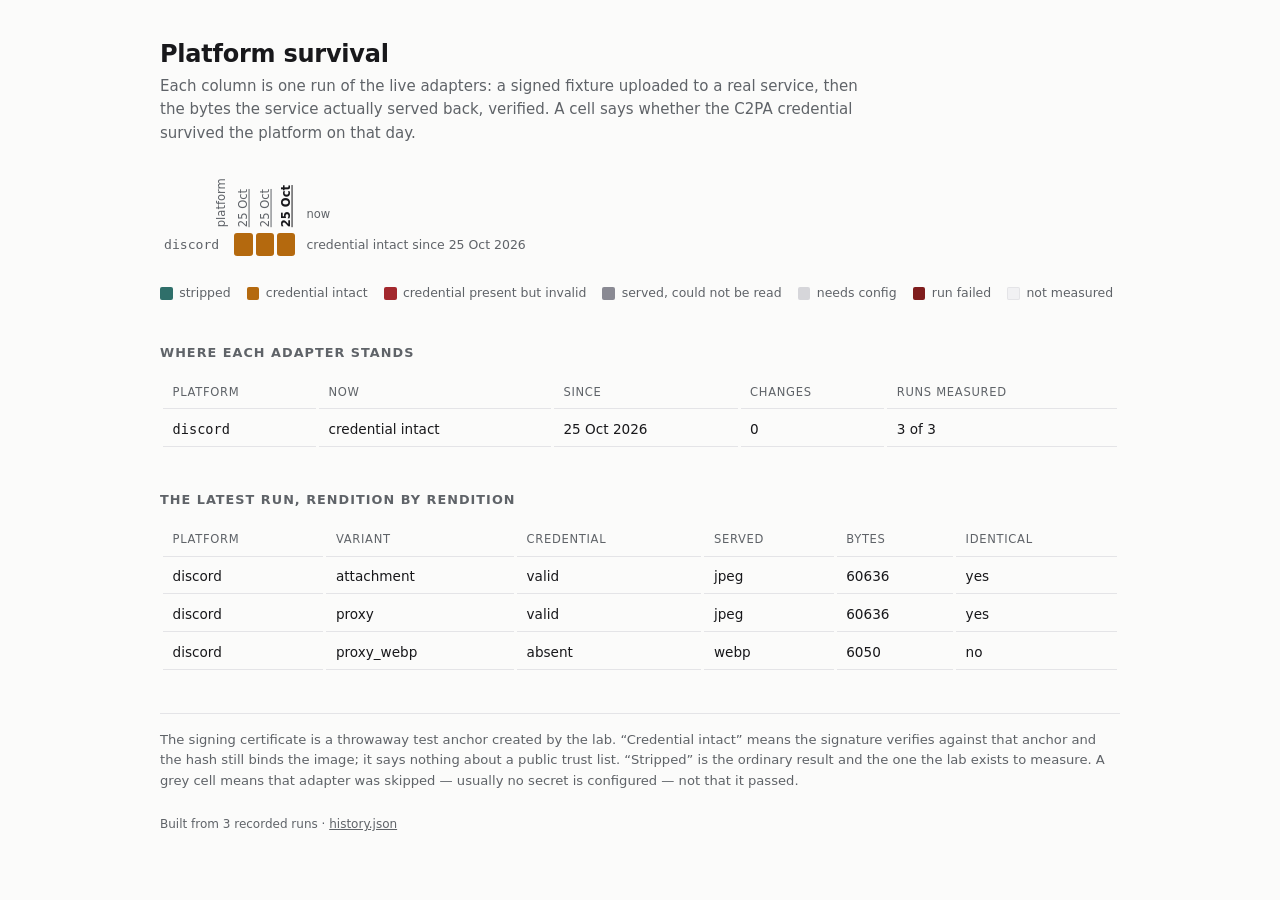
==== index.html @ 1eecd828 "platform report 40164667295" ====
<!doctype html>
<html lang="en">
<head>
<meta charset="utf-8">
<meta name="viewport" content="width=device-width, initial-scale=1">
<title>Platform survival</title>
<style>
:root{
  color-scheme: light dark;
  --bg:#fbfbfa; --fg:#18181b; --muted:#5f6368; --line:#e4e4e7;
  --valid:#b4690e; --invalid:#a3282d; --gone:#2f6f6a; --unavailable:#8a8a93;
  --unconfigured:#d6d6da; --failed:#7f1d1d; --none:#f1f1f3;
  --card:#ffffff;
}
@media (prefers-color-scheme: dark){
  :root{
    --bg:#121214; --fg:#e8e8ea; --muted:#a1a1aa; --line:#2a2a2f;
    --valid:#e0a04a; --invalid:#e06c72; --gone:#5fb3a8; --unavailable:#85858e;
    --unconfigured:#3f3f46; --failed:#b4545a; --none:#1b1b1f;
    --card:#18181b;
  }
}
*{box-sizing:border-box}
body{margin:0;padding:2.5rem 1.25rem 4rem;background:var(--bg);color:var(--fg);
  font:15px/1.55 ui-sans-serif,system-ui,-apple-system,"Segoe UI",sans-serif}
main{max-width:60rem;margin:0 auto}
h1{font-size:1.5rem;line-height:1.2;margin:0 0 .4rem;letter-spacing:-.01em}
h2{font-size:.8rem;text-transform:uppercase;letter-spacing:.08em;color:var(--muted);
  margin:2.5rem 0 .75rem;font-weight:600}
p{margin:0 0 .75rem}
.lede{color:var(--muted);max-width:44rem}
.scroll{overflow-x:auto;padding-bottom:.5rem}
table{border-collapse:separate;border-spacing:3px}
.matrix th{font-weight:500;font-size:.72rem;color:var(--muted)}
.matrix thead th{writing-mode:vertical-rl;transform:rotate(180deg);text-align:left;
  height:4.2rem;vertical-align:bottom;padding:0 0 .2rem;white-space:nowrap}
.matrix thead th.latest{color:var(--fg);font-weight:600}
.matrix thead th.nowhead{writing-mode:horizontal-tb;transform:none;height:auto;
  vertical-align:bottom;padding-left:.5rem;font-size:.72rem}
.matrix tbody th{text-align:left;padding-right:.75rem;white-space:nowrap;font-size:.85rem}
.matrix tbody th code{font-size:.82rem}
.cell{width:1.15rem;height:1.15rem;border-radius:3px;background:var(--none)}
td.cell{min-width:1.15rem}
.o-valid{background:var(--valid)} .o-invalid{background:var(--invalid)}
.o-gone{background:var(--gone)} .o-unavailable{background:var(--unavailable)}
.o-unconfigured{background:var(--unconfigured)}
.o-failed{background:var(--failed)} .o-unmeasured{background:var(--none);
  box-shadow:inset 0 0 0 1px var(--line)}
.now{font-size:.78rem;color:var(--muted);padding-left:.5rem;white-space:nowrap}
.legend{display:flex;flex-wrap:wrap;gap:.35rem 1rem;list-style:none;margin:1rem 0 0;
  padding:0;font-size:.78rem;color:var(--muted)}
.legend li{display:flex;align-items:center;gap:.4rem}
.legend .swatch{width:.8rem;height:.8rem;border-radius:2px;display:inline-block}
.summary{width:100%;font-size:.85rem}
.summary th,.summary td{text-align:left;padding:.4rem .6rem;border-bottom:1px solid var(--line)}
.summary th{font-weight:500;color:var(--muted);font-size:.72rem;text-transform:uppercase;
  letter-spacing:.06em}
.summary td:first-child{white-space:nowrap}
details{margin-top:1rem}
summary{cursor:pointer;color:var(--muted);font-size:.85rem}
.caveats{color:var(--muted);font-size:.82rem;margin-top:2.5rem;border-top:1px solid var(--line);
  padding-top:1rem}
footer{color:var(--muted);font-size:.75rem;margin-top:1.5rem}
a{color:inherit}
code{font-family:ui-monospace,SFMono-Regular,Menlo,monospace}
.sr-only{position:absolute;width:1px;height:1px;padding:0;margin:-1px;overflow:hidden;
  clip:rect(0 0 0 0);white-space:nowrap;border:0}
.empty{border:1px dashed var(--line);border-radius:8px;padding:2rem;text-align:center;
  color:var(--muted)}
</style>
<link rel="alternate" type="application/json" href="history.json">
</head>
<body>
<main>
<h1>Platform survival</h1>
<p class="lede">
Each column is one run of the live adapters: a signed fixture uploaded to a real service, then the bytes the service actually served back, verified. A cell says whether the C2PA credential survived the platform on that day.
</p>
<div class="scroll"><table class="matrix">
<caption class="sr-only">Credential outcome per platform over the last 3 of 3 runs, oldest first</caption>
<thead><tr><th scope="col"><span>platform</span></th>
<th scope="col"><span><a href="https://github.com/jonnymexican/new-idea2/actions/runs/40164171583">25 Oct</a></span></th>
<th scope="col"><span><a href="https://github.com/jonnymexican/new-idea2/actions/runs/40164518917">25 Oct</a></span></th>
<th scope="col" class="latest"><span><a href="https://github.com/jonnymexican/new-idea2/actions/runs/40164667295">25 Oct</a></span></th>
<th scope="col" class="nowhead">now</th></tr></thead><tbody>
<tr><th scope="row"><code>discord</code></th>
<td class="cell o-valid" title="discord · 25 Oct 2026 · credential intact (variants disagree)"><span class="sr-only">discord · 25 Oct 2026 · credential intact (variants disagree)</span></td>
<td class="cell o-valid" title="discord · 25 Oct 2026 · credential intact (variants disagree)"><span class="sr-only">discord · 25 Oct 2026 · credential intact (variants disagree)</span></td>
<td class="cell o-valid" title="discord · 25 Oct 2026 · credential intact (variants disagree)"><span class="sr-only">discord · 25 Oct 2026 · credential intact (variants disagree)</span></td>
<td class="now">credential intact since 25 Oct 2026</td>
</tr>
</tbody></table></div>
<ul class="legend">
<li><span class="swatch o-gone"></span>stripped</li>
<li><span class="swatch o-valid"></span>credential intact</li>
<li><span class="swatch o-invalid"></span>credential present but invalid</li>
<li><span class="swatch o-unavailable"></span>served, could not be read</li>
<li><span class="swatch o-unconfigured"></span>needs config</li>
<li><span class="swatch o-failed"></span>run failed</li>
<li><span class="swatch o-unmeasured"></span>not measured</li>
</ul>
<h2>Where each adapter stands</h2>
<table class="summary">
<thead><tr><th scope="col">platform</th><th scope="col">now</th><th scope="col">since</th><th scope="col">changes</th><th scope="col">runs measured</th></tr></thead><tbody>
<tr><td><code>discord</code></td><td>credential intact</td><td>25 Oct 2026</td><td>0</td><td>3 of 3</td></tr>
</tbody></table>
<h2>The latest run, rendition by rendition</h2>
<table class="summary">
<thead><tr><th scope="col">platform</th><th scope="col">variant</th><th scope="col">credential</th><th scope="col">served</th><th scope="col">bytes</th><th scope="col">identical</th></tr></thead><tbody>
<tr><td>discord</td><td>attachment</td><td>valid</td><td>jpeg</td><td>60636</td><td>yes</td></tr>
<tr><td>discord</td><td>proxy</td><td>valid</td><td>jpeg</td><td>60636</td><td>yes</td></tr>
<tr><td>discord</td><td>proxy_webp</td><td>absent</td><td>webp</td><td>6050</td><td>no</td></tr>
</tbody></table>
<p class="caveats">
The signing certificate is a throwaway test anchor created by the lab. &ldquo;Credential intact&rdquo; means the signature verifies against that anchor and the hash still binds the image; it says nothing about a public trust list. &ldquo;Stripped&rdquo; is the ordinary result and the one the lab exists to measure. A grey cell means that adapter was skipped — usually no secret is configured — not that it passed.
</p>
<footer>
Built from 3 recorded runs · <a href="history.json">history.json</a>
</footer>
</main>
</body>
</html>
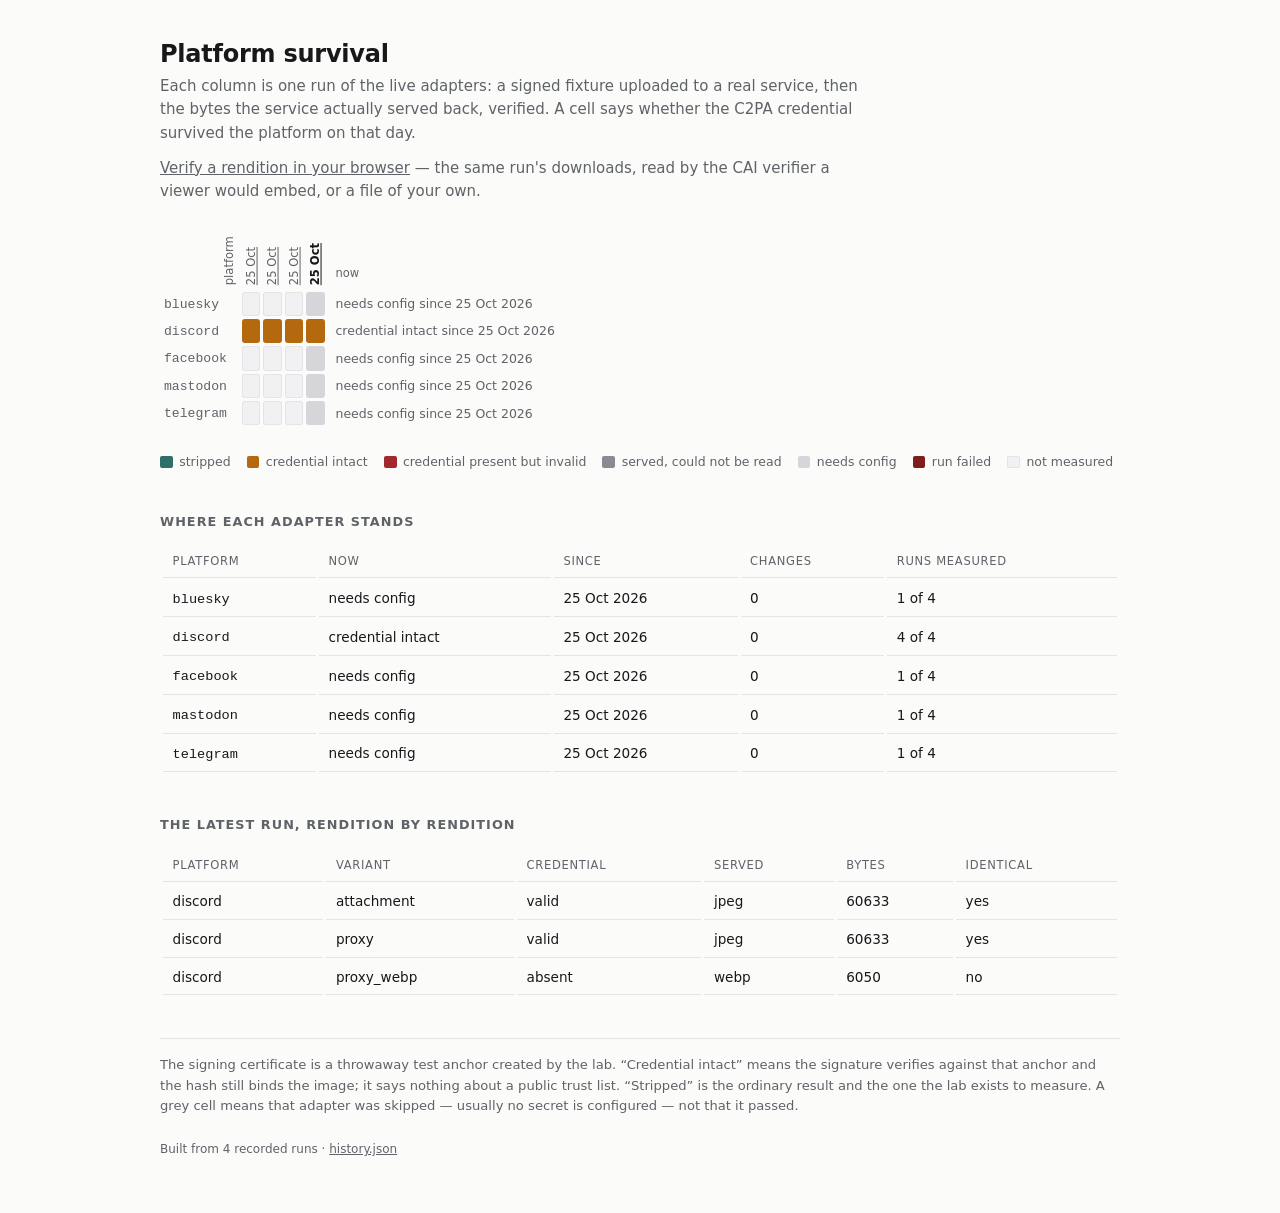
==== commit 683098c0: "platform report 40179456249" ====
--- a/index.html
+++ b/index.html
@@ -76,18 +76,51 @@
 <p class="lede">
 Each column is one run of the live adapters: a signed fixture uploaded to a real service, then the bytes the service actually served back, verified. A cell says whether the C2PA credential survived the platform on that day.
 </p>
+<p class="lede">
+<a href="verifier/">Verify a rendition in your browser</a> &mdash; the same run's downloads, read by the CAI verifier a viewer would embed, or a file of your own.
+</p>
 <div class="scroll"><table class="matrix">
-<caption class="sr-only">Credential outcome per platform over the last 3 of 3 runs, oldest first</caption>
+<caption class="sr-only">Credential outcome per platform over the last 4 of 4 runs, oldest first</caption>
 <thead><tr><th scope="col"><span>platform</span></th>
 <th scope="col"><span><a href="https://github.com/jonnymexican/new-idea2/actions/runs/40164171583">25 Oct</a></span></th>
 <th scope="col"><span><a href="https://github.com/jonnymexican/new-idea2/actions/runs/40164518917">25 Oct</a></span></th>
-<th scope="col" class="latest"><span><a href="https://github.com/jonnymexican/new-idea2/actions/runs/40164667295">25 Oct</a></span></th>
+<th scope="col"><span><a href="https://github.com/jonnymexican/new-idea2/actions/runs/40164667295">25 Oct</a></span></th>
+<th scope="col" class="latest"><span><a href="https://github.com/jonnymexican/new-idea2/actions/runs/40179456249">25 Oct</a></span></th>
 <th scope="col" class="nowhead">now</th></tr></thead><tbody>
+<tr><th scope="row"><code>bluesky</code></th>
+<td class="cell o-unmeasured" title="bluesky: not part of this run"></td>
+<td class="cell o-unmeasured" title="bluesky: not part of this run"></td>
+<td class="cell o-unmeasured" title="bluesky: not part of this run"></td>
+<td class="cell o-unconfigured" title="bluesky · 25 Oct 2026 · needs config: needs config: bluesky_handle, bluesky_app_password"><span class="sr-only">bluesky · 25 Oct 2026 · needs config: needs config: bluesky_handle, bluesky_app_password</span></td>
+<td class="now">needs config since 25 Oct 2026</td>
+</tr>
 <tr><th scope="row"><code>discord</code></th>
 <td class="cell o-valid" title="discord · 25 Oct 2026 · credential intact (variants disagree)"><span class="sr-only">discord · 25 Oct 2026 · credential intact (variants disagree)</span></td>
 <td class="cell o-valid" title="discord · 25 Oct 2026 · credential intact (variants disagree)"><span class="sr-only">discord · 25 Oct 2026 · credential intact (variants disagree)</span></td>
 <td class="cell o-valid" title="discord · 25 Oct 2026 · credential intact (variants disagree)"><span class="sr-only">discord · 25 Oct 2026 · credential intact (variants disagree)</span></td>
+<td class="cell o-valid" title="discord · 25 Oct 2026 · credential intact (variants disagree)"><span class="sr-only">discord · 25 Oct 2026 · credential intact (variants disagree)</span></td>
 <td class="now">credential intact since 25 Oct 2026</td>
+</tr>
+<tr><th scope="row"><code>facebook</code></th>
+<td class="cell o-unmeasured" title="facebook: not part of this run"></td>
+<td class="cell o-unmeasured" title="facebook: not part of this run"></td>
+<td class="cell o-unmeasured" title="facebook: not part of this run"></td>
+<td class="cell o-unconfigured" title="facebook · 25 Oct 2026 · needs config: needs config: facebook_page_id, facebook_token"><span class="sr-only">facebook · 25 Oct 2026 · needs config: needs config: facebook_page_id, facebook_token</span></td>
+<td class="now">needs config since 25 Oct 2026</td>
+</tr>
+<tr><th scope="row"><code>mastodon</code></th>
+<td class="cell o-unmeasured" title="mastodon: not part of this run"></td>
+<td class="cell o-unmeasured" title="mastodon: not part of this run"></td>
+<td class="cell o-unmeasured" title="mastodon: not part of this run"></td>
+<td class="cell o-unconfigured" title="mastodon · 25 Oct 2026 · needs config: needs config: mastodon_instance, mastodon_token"><span class="sr-only">mastodon · 25 Oct 2026 · needs config: needs config: mastodon_instance, mastodon_token</span></td>
+<td class="now">needs config since 25 Oct 2026</td>
+</tr>
+<tr><th scope="row"><code>telegram</code></th>
+<td class="cell o-unmeasured" title="telegram: not part of this run"></td>
+<td class="cell o-unmeasured" title="telegram: not part of this run"></td>
+<td class="cell o-unmeasured" title="telegram: not part of this run"></td>
+<td class="cell o-unconfigured" title="telegram · 25 Oct 2026 · needs config: needs config: telegram_bot_token, telegram_chat_id"><span class="sr-only">telegram · 25 Oct 2026 · needs config: needs config: telegram_bot_token, telegram_chat_id</span></td>
+<td class="now">needs config since 25 Oct 2026</td>
 </tr>
 </tbody></table></div>
 <ul class="legend">
@@ -102,20 +135,24 @@
 <h2>Where each adapter stands</h2>
 <table class="summary">
 <thead><tr><th scope="col">platform</th><th scope="col">now</th><th scope="col">since</th><th scope="col">changes</th><th scope="col">runs measured</th></tr></thead><tbody>
-<tr><td><code>discord</code></td><td>credential intact</td><td>25 Oct 2026</td><td>0</td><td>3 of 3</td></tr>
+<tr><td><code>bluesky</code></td><td>needs config</td><td>25 Oct 2026</td><td>0</td><td>1 of 4</td></tr>
+<tr><td><code>discord</code></td><td>credential intact</td><td>25 Oct 2026</td><td>0</td><td>4 of 4</td></tr>
+<tr><td><code>facebook</code></td><td>needs config</td><td>25 Oct 2026</td><td>0</td><td>1 of 4</td></tr>
+<tr><td><code>mastodon</code></td><td>needs config</td><td>25 Oct 2026</td><td>0</td><td>1 of 4</td></tr>
+<tr><td><code>telegram</code></td><td>needs config</td><td>25 Oct 2026</td><td>0</td><td>1 of 4</td></tr>
 </tbody></table>
 <h2>The latest run, rendition by rendition</h2>
 <table class="summary">
 <thead><tr><th scope="col">platform</th><th scope="col">variant</th><th scope="col">credential</th><th scope="col">served</th><th scope="col">bytes</th><th scope="col">identical</th></tr></thead><tbody>
-<tr><td>discord</td><td>attachment</td><td>valid</td><td>jpeg</td><td>60636</td><td>yes</td></tr>
-<tr><td>discord</td><td>proxy</td><td>valid</td><td>jpeg</td><td>60636</td><td>yes</td></tr>
+<tr><td>discord</td><td>attachment</td><td>valid</td><td>jpeg</td><td>60633</td><td>yes</td></tr>
+<tr><td>discord</td><td>proxy</td><td>valid</td><td>jpeg</td><td>60633</td><td>yes</td></tr>
 <tr><td>discord</td><td>proxy_webp</td><td>absent</td><td>webp</td><td>6050</td><td>no</td></tr>
 </tbody></table>
 <p class="caveats">
 The signing certificate is a throwaway test anchor created by the lab. &ldquo;Credential intact&rdquo; means the signature verifies against that anchor and the hash still binds the image; it says nothing about a public trust list. &ldquo;Stripped&rdquo; is the ordinary result and the one the lab exists to measure. A grey cell means that adapter was skipped — usually no secret is configured — not that it passed.
 </p>
 <footer>
-Built from 3 recorded runs · <a href="history.json">history.json</a>
+Built from 4 recorded runs · <a href="history.json">history.json</a>
 </footer>
 </main>
 </body>
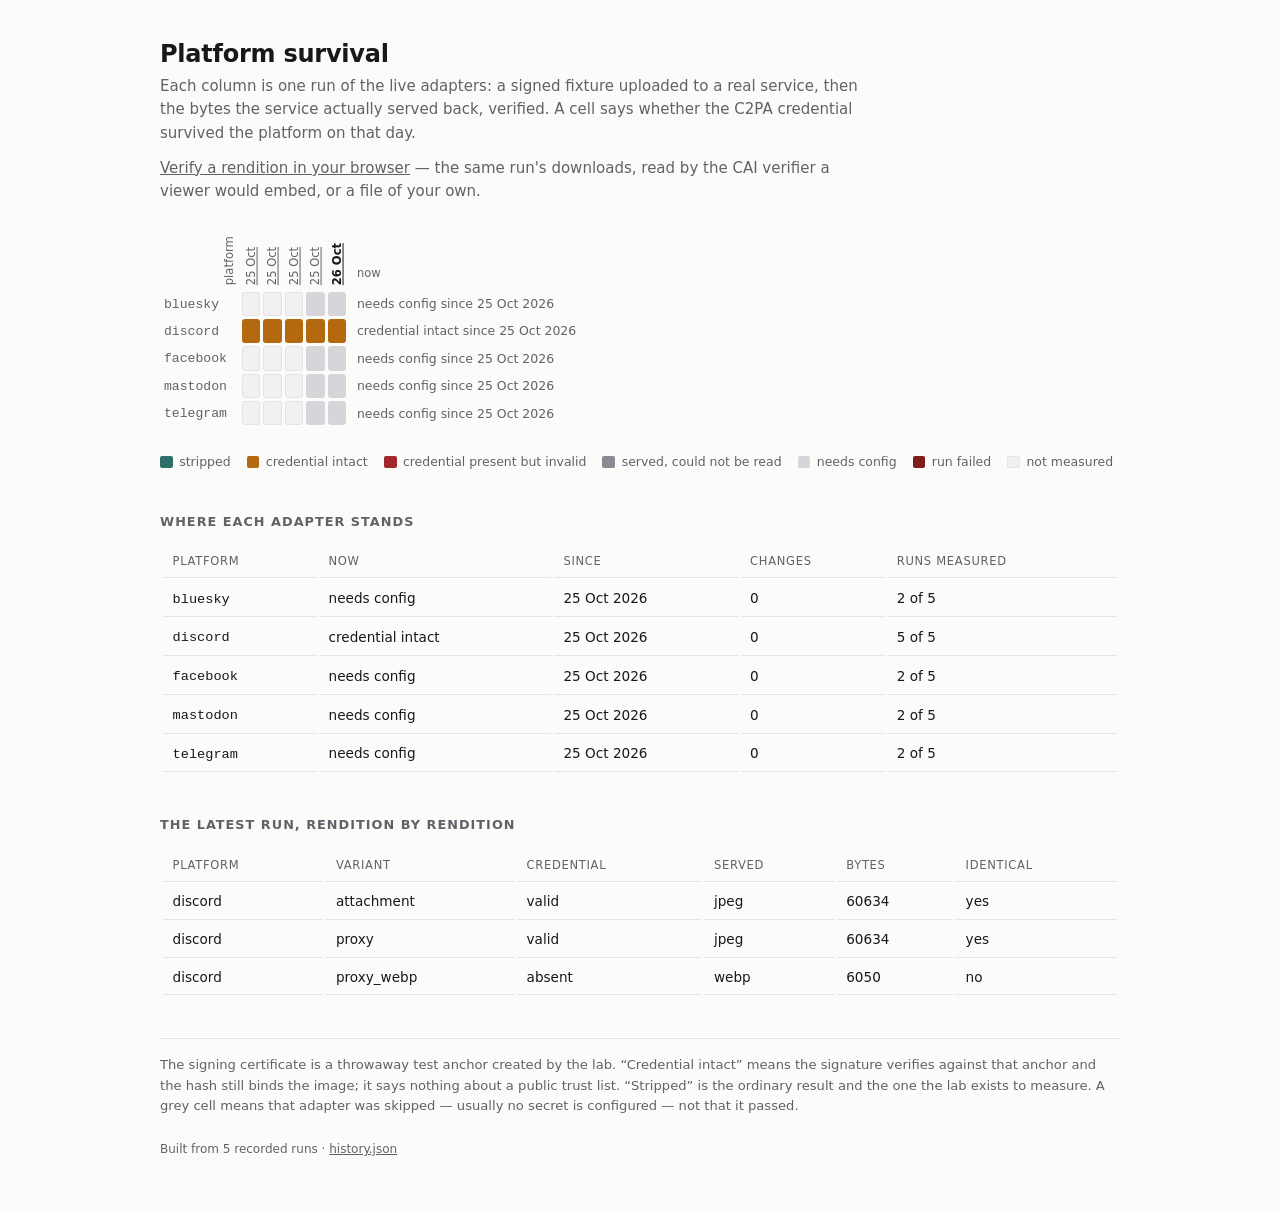
==== commit 094986c0: "platform report 40323112150" ====
--- a/index.html
+++ b/index.html
@@ -80,18 +80,20 @@
 <a href="verifier/">Verify a rendition in your browser</a> &mdash; the same run's downloads, read by the CAI verifier a viewer would embed, or a file of your own.
 </p>
 <div class="scroll"><table class="matrix">
-<caption class="sr-only">Credential outcome per platform over the last 4 of 4 runs, oldest first</caption>
+<caption class="sr-only">Credential outcome per platform over the last 5 of 5 runs, oldest first</caption>
 <thead><tr><th scope="col"><span>platform</span></th>
 <th scope="col"><span><a href="https://github.com/jonnymexican/new-idea2/actions/runs/40164171583">25 Oct</a></span></th>
 <th scope="col"><span><a href="https://github.com/jonnymexican/new-idea2/actions/runs/40164518917">25 Oct</a></span></th>
 <th scope="col"><span><a href="https://github.com/jonnymexican/new-idea2/actions/runs/40164667295">25 Oct</a></span></th>
-<th scope="col" class="latest"><span><a href="https://github.com/jonnymexican/new-idea2/actions/runs/40179456249">25 Oct</a></span></th>
+<th scope="col"><span><a href="https://github.com/jonnymexican/new-idea2/actions/runs/40179456249">25 Oct</a></span></th>
+<th scope="col" class="latest"><span><a href="https://github.com/jonnymexican/new-idea2/actions/runs/40323112150">26 Oct</a></span></th>
 <th scope="col" class="nowhead">now</th></tr></thead><tbody>
 <tr><th scope="row"><code>bluesky</code></th>
 <td class="cell o-unmeasured" title="bluesky: not part of this run"></td>
 <td class="cell o-unmeasured" title="bluesky: not part of this run"></td>
 <td class="cell o-unmeasured" title="bluesky: not part of this run"></td>
 <td class="cell o-unconfigured" title="bluesky · 25 Oct 2026 · needs config: needs config: bluesky_handle, bluesky_app_password"><span class="sr-only">bluesky · 25 Oct 2026 · needs config: needs config: bluesky_handle, bluesky_app_password</span></td>
+<td class="cell o-unconfigured" title="bluesky · 26 Oct 2026 · needs config: needs config: bluesky_handle, bluesky_app_password"><span class="sr-only">bluesky · 26 Oct 2026 · needs config: needs config: bluesky_handle, bluesky_app_password</span></td>
 <td class="now">needs config since 25 Oct 2026</td>
 </tr>
 <tr><th scope="row"><code>discord</code></th>
@@ -99,6 +101,7 @@
 <td class="cell o-valid" title="discord · 25 Oct 2026 · credential intact (variants disagree)"><span class="sr-only">discord · 25 Oct 2026 · credential intact (variants disagree)</span></td>
 <td class="cell o-valid" title="discord · 25 Oct 2026 · credential intact (variants disagree)"><span class="sr-only">discord · 25 Oct 2026 · credential intact (variants disagree)</span></td>
 <td class="cell o-valid" title="discord · 25 Oct 2026 · credential intact (variants disagree)"><span class="sr-only">discord · 25 Oct 2026 · credential intact (variants disagree)</span></td>
+<td class="cell o-valid" title="discord · 26 Oct 2026 · credential intact (variants disagree)"><span class="sr-only">discord · 26 Oct 2026 · credential intact (variants disagree)</span></td>
 <td class="now">credential intact since 25 Oct 2026</td>
 </tr>
 <tr><th scope="row"><code>facebook</code></th>
@@ -106,6 +109,7 @@
 <td class="cell o-unmeasured" title="facebook: not part of this run"></td>
 <td class="cell o-unmeasured" title="facebook: not part of this run"></td>
 <td class="cell o-unconfigured" title="facebook · 25 Oct 2026 · needs config: needs config: facebook_page_id, facebook_token"><span class="sr-only">facebook · 25 Oct 2026 · needs config: needs config: facebook_page_id, facebook_token</span></td>
+<td class="cell o-unconfigured" title="facebook · 26 Oct 2026 · needs config: needs config: facebook_page_id, facebook_token"><span class="sr-only">facebook · 26 Oct 2026 · needs config: needs config: facebook_page_id, facebook_token</span></td>
 <td class="now">needs config since 25 Oct 2026</td>
 </tr>
 <tr><th scope="row"><code>mastodon</code></th>
@@ -113,6 +117,7 @@
 <td class="cell o-unmeasured" title="mastodon: not part of this run"></td>
 <td class="cell o-unmeasured" title="mastodon: not part of this run"></td>
 <td class="cell o-unconfigured" title="mastodon · 25 Oct 2026 · needs config: needs config: mastodon_instance, mastodon_token"><span class="sr-only">mastodon · 25 Oct 2026 · needs config: needs config: mastodon_instance, mastodon_token</span></td>
+<td class="cell o-unconfigured" title="mastodon · 26 Oct 2026 · needs config: needs config: mastodon_instance, mastodon_token"><span class="sr-only">mastodon · 26 Oct 2026 · needs config: needs config: mastodon_instance, mastodon_token</span></td>
 <td class="now">needs config since 25 Oct 2026</td>
 </tr>
 <tr><th scope="row"><code>telegram</code></th>
@@ -120,6 +125,7 @@
 <td class="cell o-unmeasured" title="telegram: not part of this run"></td>
 <td class="cell o-unmeasured" title="telegram: not part of this run"></td>
 <td class="cell o-unconfigured" title="telegram · 25 Oct 2026 · needs config: needs config: telegram_bot_token, telegram_chat_id"><span class="sr-only">telegram · 25 Oct 2026 · needs config: needs config: telegram_bot_token, telegram_chat_id</span></td>
+<td class="cell o-unconfigured" title="telegram · 26 Oct 2026 · needs config: needs config: telegram_bot_token, telegram_chat_id"><span class="sr-only">telegram · 26 Oct 2026 · needs config: needs config: telegram_bot_token, telegram_chat_id</span></td>
 <td class="now">needs config since 25 Oct 2026</td>
 </tr>
 </tbody></table></div>
@@ -135,24 +141,24 @@
 <h2>Where each adapter stands</h2>
 <table class="summary">
 <thead><tr><th scope="col">platform</th><th scope="col">now</th><th scope="col">since</th><th scope="col">changes</th><th scope="col">runs measured</th></tr></thead><tbody>
-<tr><td><code>bluesky</code></td><td>needs config</td><td>25 Oct 2026</td><td>0</td><td>1 of 4</td></tr>
-<tr><td><code>discord</code></td><td>credential intact</td><td>25 Oct 2026</td><td>0</td><td>4 of 4</td></tr>
-<tr><td><code>facebook</code></td><td>needs config</td><td>25 Oct 2026</td><td>0</td><td>1 of 4</td></tr>
-<tr><td><code>mastodon</code></td><td>needs config</td><td>25 Oct 2026</td><td>0</td><td>1 of 4</td></tr>
-<tr><td><code>telegram</code></td><td>needs config</td><td>25 Oct 2026</td><td>0</td><td>1 of 4</td></tr>
+<tr><td><code>bluesky</code></td><td>needs config</td><td>25 Oct 2026</td><td>0</td><td>2 of 5</td></tr>
+<tr><td><code>discord</code></td><td>credential intact</td><td>25 Oct 2026</td><td>0</td><td>5 of 5</td></tr>
+<tr><td><code>facebook</code></td><td>needs config</td><td>25 Oct 2026</td><td>0</td><td>2 of 5</td></tr>
+<tr><td><code>mastodon</code></td><td>needs config</td><td>25 Oct 2026</td><td>0</td><td>2 of 5</td></tr>
+<tr><td><code>telegram</code></td><td>needs config</td><td>25 Oct 2026</td><td>0</td><td>2 of 5</td></tr>
 </tbody></table>
 <h2>The latest run, rendition by rendition</h2>
 <table class="summary">
 <thead><tr><th scope="col">platform</th><th scope="col">variant</th><th scope="col">credential</th><th scope="col">served</th><th scope="col">bytes</th><th scope="col">identical</th></tr></thead><tbody>
-<tr><td>discord</td><td>attachment</td><td>valid</td><td>jpeg</td><td>60633</td><td>yes</td></tr>
-<tr><td>discord</td><td>proxy</td><td>valid</td><td>jpeg</td><td>60633</td><td>yes</td></tr>
+<tr><td>discord</td><td>attachment</td><td>valid</td><td>jpeg</td><td>60634</td><td>yes</td></tr>
+<tr><td>discord</td><td>proxy</td><td>valid</td><td>jpeg</td><td>60634</td><td>yes</td></tr>
 <tr><td>discord</td><td>proxy_webp</td><td>absent</td><td>webp</td><td>6050</td><td>no</td></tr>
 </tbody></table>
 <p class="caveats">
 The signing certificate is a throwaway test anchor created by the lab. &ldquo;Credential intact&rdquo; means the signature verifies against that anchor and the hash still binds the image; it says nothing about a public trust list. &ldquo;Stripped&rdquo; is the ordinary result and the one the lab exists to measure. A grey cell means that adapter was skipped — usually no secret is configured — not that it passed.
 </p>
 <footer>
-Built from 4 recorded runs · <a href="history.json">history.json</a>
+Built from 5 recorded runs · <a href="history.json">history.json</a>
 </footer>
 </main>
 </body>
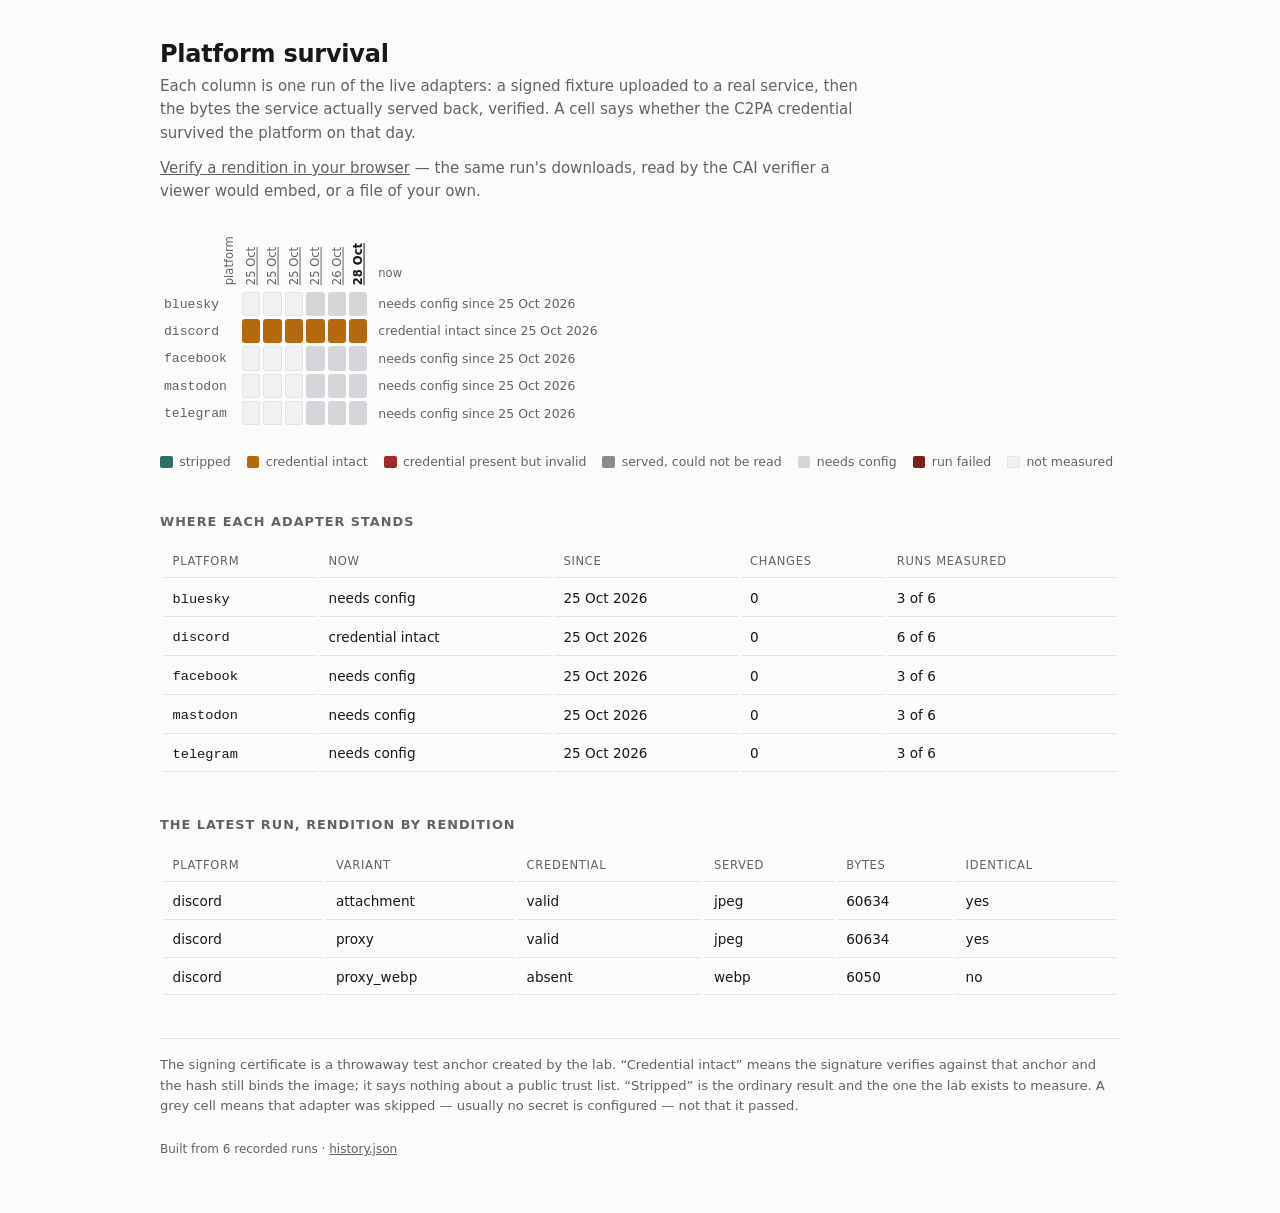
==== commit 269756ca: "platform report 40764473956" ====
--- a/index.html
+++ b/index.html
@@ -80,13 +80,14 @@
 <a href="verifier/">Verify a rendition in your browser</a> &mdash; the same run's downloads, read by the CAI verifier a viewer would embed, or a file of your own.
 </p>
 <div class="scroll"><table class="matrix">
-<caption class="sr-only">Credential outcome per platform over the last 5 of 5 runs, oldest first</caption>
+<caption class="sr-only">Credential outcome per platform over the last 6 of 6 runs, oldest first</caption>
 <thead><tr><th scope="col"><span>platform</span></th>
 <th scope="col"><span><a href="https://github.com/jonnymexican/new-idea2/actions/runs/40164171583">25 Oct</a></span></th>
 <th scope="col"><span><a href="https://github.com/jonnymexican/new-idea2/actions/runs/40164518917">25 Oct</a></span></th>
 <th scope="col"><span><a href="https://github.com/jonnymexican/new-idea2/actions/runs/40164667295">25 Oct</a></span></th>
 <th scope="col"><span><a href="https://github.com/jonnymexican/new-idea2/actions/runs/40179456249">25 Oct</a></span></th>
-<th scope="col" class="latest"><span><a href="https://github.com/jonnymexican/new-idea2/actions/runs/40323112150">26 Oct</a></span></th>
+<th scope="col"><span><a href="https://github.com/jonnymexican/new-idea2/actions/runs/40323112150">26 Oct</a></span></th>
+<th scope="col" class="latest"><span><a href="https://github.com/jonnymexican/new-idea2/actions/runs/40764473956">28 Oct</a></span></th>
 <th scope="col" class="nowhead">now</th></tr></thead><tbody>
 <tr><th scope="row"><code>bluesky</code></th>
 <td class="cell o-unmeasured" title="bluesky: not part of this run"></td>
@@ -94,6 +95,7 @@
 <td class="cell o-unmeasured" title="bluesky: not part of this run"></td>
 <td class="cell o-unconfigured" title="bluesky · 25 Oct 2026 · needs config: needs config: bluesky_handle, bluesky_app_password"><span class="sr-only">bluesky · 25 Oct 2026 · needs config: needs config: bluesky_handle, bluesky_app_password</span></td>
 <td class="cell o-unconfigured" title="bluesky · 26 Oct 2026 · needs config: needs config: bluesky_handle, bluesky_app_password"><span class="sr-only">bluesky · 26 Oct 2026 · needs config: needs config: bluesky_handle, bluesky_app_password</span></td>
+<td class="cell o-unconfigured" title="bluesky · 28 Oct 2026 · needs config: needs config: bluesky_handle, bluesky_app_password"><span class="sr-only">bluesky · 28 Oct 2026 · needs config: needs config: bluesky_handle, bluesky_app_password</span></td>
 <td class="now">needs config since 25 Oct 2026</td>
 </tr>
 <tr><th scope="row"><code>discord</code></th>
@@ -102,6 +104,7 @@
 <td class="cell o-valid" title="discord · 25 Oct 2026 · credential intact (variants disagree)"><span class="sr-only">discord · 25 Oct 2026 · credential intact (variants disagree)</span></td>
 <td class="cell o-valid" title="discord · 25 Oct 2026 · credential intact (variants disagree)"><span class="sr-only">discord · 25 Oct 2026 · credential intact (variants disagree)</span></td>
 <td class="cell o-valid" title="discord · 26 Oct 2026 · credential intact (variants disagree)"><span class="sr-only">discord · 26 Oct 2026 · credential intact (variants disagree)</span></td>
+<td class="cell o-valid" title="discord · 28 Oct 2026 · credential intact (variants disagree)"><span class="sr-only">discord · 28 Oct 2026 · credential intact (variants disagree)</span></td>
 <td class="now">credential intact since 25 Oct 2026</td>
 </tr>
 <tr><th scope="row"><code>facebook</code></th>
@@ -110,6 +113,7 @@
 <td class="cell o-unmeasured" title="facebook: not part of this run"></td>
 <td class="cell o-unconfigured" title="facebook · 25 Oct 2026 · needs config: needs config: facebook_page_id, facebook_token"><span class="sr-only">facebook · 25 Oct 2026 · needs config: needs config: facebook_page_id, facebook_token</span></td>
 <td class="cell o-unconfigured" title="facebook · 26 Oct 2026 · needs config: needs config: facebook_page_id, facebook_token"><span class="sr-only">facebook · 26 Oct 2026 · needs config: needs config: facebook_page_id, facebook_token</span></td>
+<td class="cell o-unconfigured" title="facebook · 28 Oct 2026 · needs config: needs config: facebook_page_id, facebook_token"><span class="sr-only">facebook · 28 Oct 2026 · needs config: needs config: facebook_page_id, facebook_token</span></td>
 <td class="now">needs config since 25 Oct 2026</td>
 </tr>
 <tr><th scope="row"><code>mastodon</code></th>
@@ -118,6 +122,7 @@
 <td class="cell o-unmeasured" title="mastodon: not part of this run"></td>
 <td class="cell o-unconfigured" title="mastodon · 25 Oct 2026 · needs config: needs config: mastodon_instance, mastodon_token"><span class="sr-only">mastodon · 25 Oct 2026 · needs config: needs config: mastodon_instance, mastodon_token</span></td>
 <td class="cell o-unconfigured" title="mastodon · 26 Oct 2026 · needs config: needs config: mastodon_instance, mastodon_token"><span class="sr-only">mastodon · 26 Oct 2026 · needs config: needs config: mastodon_instance, mastodon_token</span></td>
+<td class="cell o-unconfigured" title="mastodon · 28 Oct 2026 · needs config: needs config: mastodon_instance, mastodon_token"><span class="sr-only">mastodon · 28 Oct 2026 · needs config: needs config: mastodon_instance, mastodon_token</span></td>
 <td class="now">needs config since 25 Oct 2026</td>
 </tr>
 <tr><th scope="row"><code>telegram</code></th>
@@ -126,6 +131,7 @@
 <td class="cell o-unmeasured" title="telegram: not part of this run"></td>
 <td class="cell o-unconfigured" title="telegram · 25 Oct 2026 · needs config: needs config: telegram_bot_token, telegram_chat_id"><span class="sr-only">telegram · 25 Oct 2026 · needs config: needs config: telegram_bot_token, telegram_chat_id</span></td>
 <td class="cell o-unconfigured" title="telegram · 26 Oct 2026 · needs config: needs config: telegram_bot_token, telegram_chat_id"><span class="sr-only">telegram · 26 Oct 2026 · needs config: needs config: telegram_bot_token, telegram_chat_id</span></td>
+<td class="cell o-unconfigured" title="telegram · 28 Oct 2026 · needs config: needs config: telegram_bot_token, telegram_chat_id"><span class="sr-only">telegram · 28 Oct 2026 · needs config: needs config: telegram_bot_token, telegram_chat_id</span></td>
 <td class="now">needs config since 25 Oct 2026</td>
 </tr>
 </tbody></table></div>
@@ -141,11 +147,11 @@
 <h2>Where each adapter stands</h2>
 <table class="summary">
 <thead><tr><th scope="col">platform</th><th scope="col">now</th><th scope="col">since</th><th scope="col">changes</th><th scope="col">runs measured</th></tr></thead><tbody>
-<tr><td><code>bluesky</code></td><td>needs config</td><td>25 Oct 2026</td><td>0</td><td>2 of 5</td></tr>
-<tr><td><code>discord</code></td><td>credential intact</td><td>25 Oct 2026</td><td>0</td><td>5 of 5</td></tr>
-<tr><td><code>facebook</code></td><td>needs config</td><td>25 Oct 2026</td><td>0</td><td>2 of 5</td></tr>
-<tr><td><code>mastodon</code></td><td>needs config</td><td>25 Oct 2026</td><td>0</td><td>2 of 5</td></tr>
-<tr><td><code>telegram</code></td><td>needs config</td><td>25 Oct 2026</td><td>0</td><td>2 of 5</td></tr>
+<tr><td><code>bluesky</code></td><td>needs config</td><td>25 Oct 2026</td><td>0</td><td>3 of 6</td></tr>
+<tr><td><code>discord</code></td><td>credential intact</td><td>25 Oct 2026</td><td>0</td><td>6 of 6</td></tr>
+<tr><td><code>facebook</code></td><td>needs config</td><td>25 Oct 2026</td><td>0</td><td>3 of 6</td></tr>
+<tr><td><code>mastodon</code></td><td>needs config</td><td>25 Oct 2026</td><td>0</td><td>3 of 6</td></tr>
+<tr><td><code>telegram</code></td><td>needs config</td><td>25 Oct 2026</td><td>0</td><td>3 of 6</td></tr>
 </tbody></table>
 <h2>The latest run, rendition by rendition</h2>
 <table class="summary">
@@ -158,7 +164,7 @@
 The signing certificate is a throwaway test anchor created by the lab. &ldquo;Credential intact&rdquo; means the signature verifies against that anchor and the hash still binds the image; it says nothing about a public trust list. &ldquo;Stripped&rdquo; is the ordinary result and the one the lab exists to measure. A grey cell means that adapter was skipped — usually no secret is configured — not that it passed.
 </p>
 <footer>
-Built from 5 recorded runs · <a href="history.json">history.json</a>
+Built from 6 recorded runs · <a href="history.json">history.json</a>
 </footer>
 </main>
 </body>
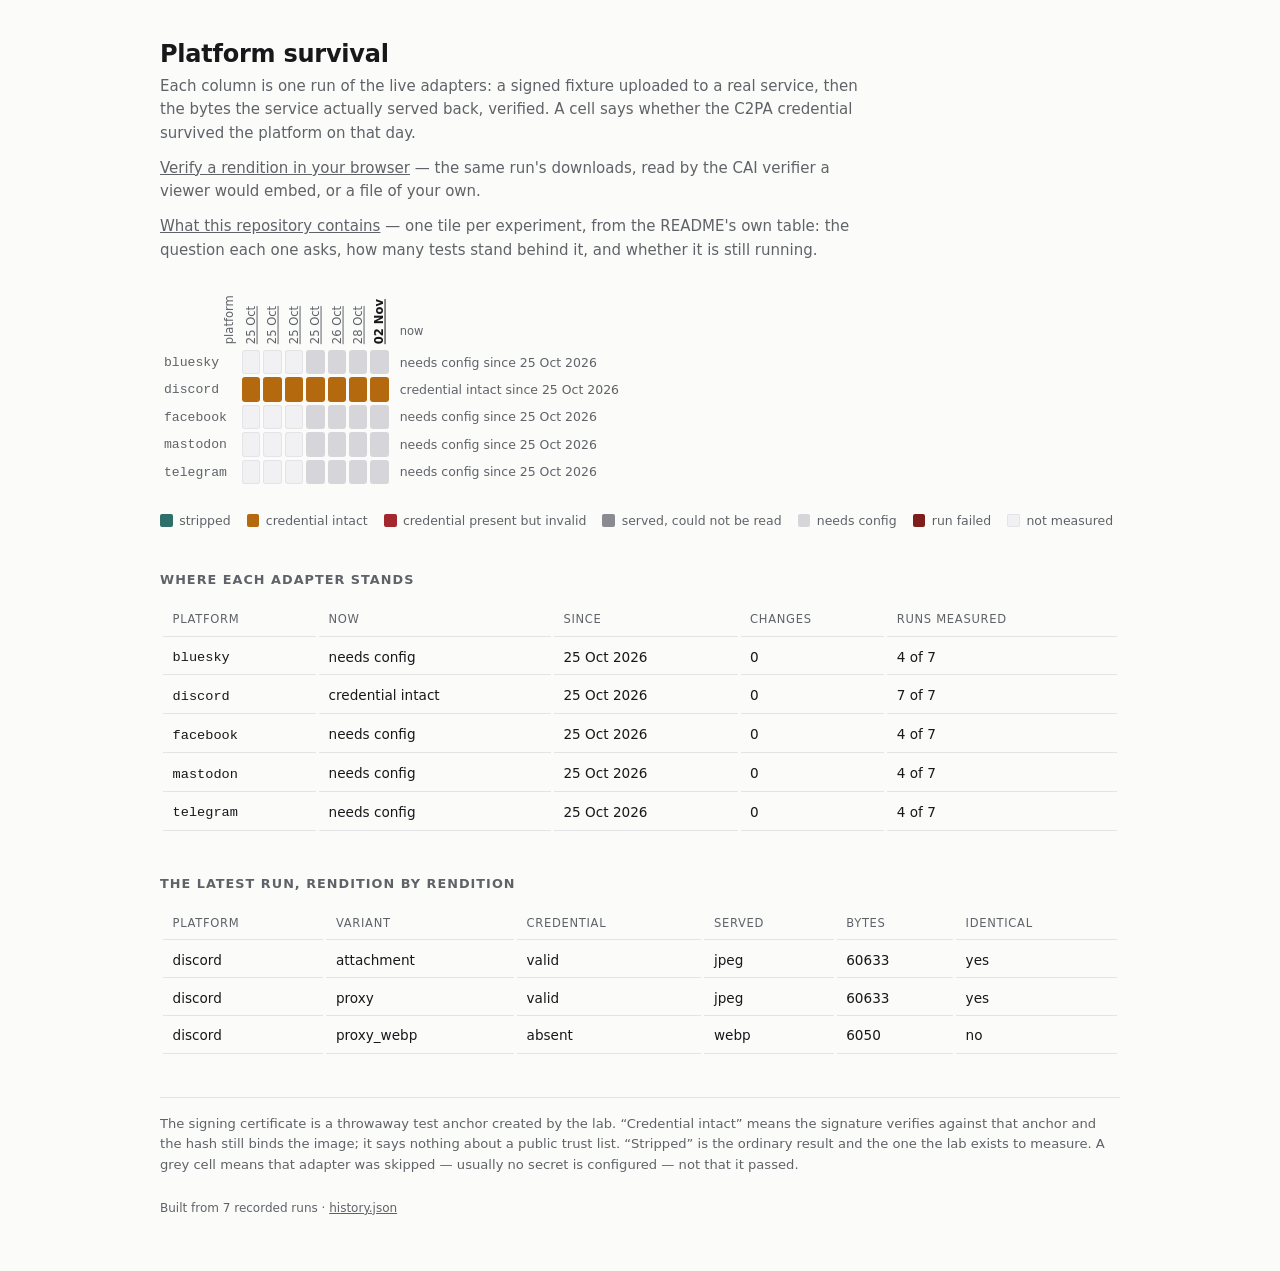
==== commit 5e6fcfd1: "platform report 41468488979" ====
--- a/index.html
+++ b/index.html
@@ -79,15 +79,19 @@
 <p class="lede">
 <a href="verifier/">Verify a rendition in your browser</a> &mdash; the same run's downloads, read by the CAI verifier a viewer would embed, or a file of your own.
 </p>
+<p class="lede">
+<a href="bench-map.html">What this repository contains</a> &mdash; one tile per experiment, from the README's own table: the question each one asks, how many tests stand behind it, and whether it is still running.
+</p>
 <div class="scroll"><table class="matrix">
-<caption class="sr-only">Credential outcome per platform over the last 6 of 6 runs, oldest first</caption>
+<caption class="sr-only">Credential outcome per platform over the last 7 of 7 runs, oldest first</caption>
 <thead><tr><th scope="col"><span>platform</span></th>
 <th scope="col"><span><a href="https://github.com/jonnymexican/new-idea2/actions/runs/40164171583">25 Oct</a></span></th>
 <th scope="col"><span><a href="https://github.com/jonnymexican/new-idea2/actions/runs/40164518917">25 Oct</a></span></th>
 <th scope="col"><span><a href="https://github.com/jonnymexican/new-idea2/actions/runs/40164667295">25 Oct</a></span></th>
 <th scope="col"><span><a href="https://github.com/jonnymexican/new-idea2/actions/runs/40179456249">25 Oct</a></span></th>
 <th scope="col"><span><a href="https://github.com/jonnymexican/new-idea2/actions/runs/40323112150">26 Oct</a></span></th>
-<th scope="col" class="latest"><span><a href="https://github.com/jonnymexican/new-idea2/actions/runs/40764473956">28 Oct</a></span></th>
+<th scope="col"><span><a href="https://github.com/jonnymexican/new-idea2/actions/runs/40764473956">28 Oct</a></span></th>
+<th scope="col" class="latest"><span><a href="https://github.com/jonnymexican/new-idea2/actions/runs/41468488979">02 Nov</a></span></th>
 <th scope="col" class="nowhead">now</th></tr></thead><tbody>
 <tr><th scope="row"><code>bluesky</code></th>
 <td class="cell o-unmeasured" title="bluesky: not part of this run"></td>
@@ -96,6 +100,7 @@
 <td class="cell o-unconfigured" title="bluesky · 25 Oct 2026 · needs config: needs config: bluesky_handle, bluesky_app_password"><span class="sr-only">bluesky · 25 Oct 2026 · needs config: needs config: bluesky_handle, bluesky_app_password</span></td>
 <td class="cell o-unconfigured" title="bluesky · 26 Oct 2026 · needs config: needs config: bluesky_handle, bluesky_app_password"><span class="sr-only">bluesky · 26 Oct 2026 · needs config: needs config: bluesky_handle, bluesky_app_password</span></td>
 <td class="cell o-unconfigured" title="bluesky · 28 Oct 2026 · needs config: needs config: bluesky_handle, bluesky_app_password"><span class="sr-only">bluesky · 28 Oct 2026 · needs config: needs config: bluesky_handle, bluesky_app_password</span></td>
+<td class="cell o-unconfigured" title="bluesky · 02 Nov 2026 · needs config: needs config: bluesky_handle, bluesky_app_password"><span class="sr-only">bluesky · 02 Nov 2026 · needs config: needs config: bluesky_handle, bluesky_app_password</span></td>
 <td class="now">needs config since 25 Oct 2026</td>
 </tr>
 <tr><th scope="row"><code>discord</code></th>
@@ -105,6 +110,7 @@
 <td class="cell o-valid" title="discord · 25 Oct 2026 · credential intact (variants disagree)"><span class="sr-only">discord · 25 Oct 2026 · credential intact (variants disagree)</span></td>
 <td class="cell o-valid" title="discord · 26 Oct 2026 · credential intact (variants disagree)"><span class="sr-only">discord · 26 Oct 2026 · credential intact (variants disagree)</span></td>
 <td class="cell o-valid" title="discord · 28 Oct 2026 · credential intact (variants disagree)"><span class="sr-only">discord · 28 Oct 2026 · credential intact (variants disagree)</span></td>
+<td class="cell o-valid" title="discord · 02 Nov 2026 · credential intact (variants disagree)"><span class="sr-only">discord · 02 Nov 2026 · credential intact (variants disagree)</span></td>
 <td class="now">credential intact since 25 Oct 2026</td>
 </tr>
 <tr><th scope="row"><code>facebook</code></th>
@@ -114,6 +120,7 @@
 <td class="cell o-unconfigured" title="facebook · 25 Oct 2026 · needs config: needs config: facebook_page_id, facebook_token"><span class="sr-only">facebook · 25 Oct 2026 · needs config: needs config: facebook_page_id, facebook_token</span></td>
 <td class="cell o-unconfigured" title="facebook · 26 Oct 2026 · needs config: needs config: facebook_page_id, facebook_token"><span class="sr-only">facebook · 26 Oct 2026 · needs config: needs config: facebook_page_id, facebook_token</span></td>
 <td class="cell o-unconfigured" title="facebook · 28 Oct 2026 · needs config: needs config: facebook_page_id, facebook_token"><span class="sr-only">facebook · 28 Oct 2026 · needs config: needs config: facebook_page_id, facebook_token</span></td>
+<td class="cell o-unconfigured" title="facebook · 02 Nov 2026 · needs config: needs config: facebook_page_id, facebook_token"><span class="sr-only">facebook · 02 Nov 2026 · needs config: needs config: facebook_page_id, facebook_token</span></td>
 <td class="now">needs config since 25 Oct 2026</td>
 </tr>
 <tr><th scope="row"><code>mastodon</code></th>
@@ -123,6 +130,7 @@
 <td class="cell o-unconfigured" title="mastodon · 25 Oct 2026 · needs config: needs config: mastodon_instance, mastodon_token"><span class="sr-only">mastodon · 25 Oct 2026 · needs config: needs config: mastodon_instance, mastodon_token</span></td>
 <td class="cell o-unconfigured" title="mastodon · 26 Oct 2026 · needs config: needs config: mastodon_instance, mastodon_token"><span class="sr-only">mastodon · 26 Oct 2026 · needs config: needs config: mastodon_instance, mastodon_token</span></td>
 <td class="cell o-unconfigured" title="mastodon · 28 Oct 2026 · needs config: needs config: mastodon_instance, mastodon_token"><span class="sr-only">mastodon · 28 Oct 2026 · needs config: needs config: mastodon_instance, mastodon_token</span></td>
+<td class="cell o-unconfigured" title="mastodon · 02 Nov 2026 · needs config: needs config: mastodon_instance, mastodon_token"><span class="sr-only">mastodon · 02 Nov 2026 · needs config: needs config: mastodon_instance, mastodon_token</span></td>
 <td class="now">needs config since 25 Oct 2026</td>
 </tr>
 <tr><th scope="row"><code>telegram</code></th>
@@ -132,6 +140,7 @@
 <td class="cell o-unconfigured" title="telegram · 25 Oct 2026 · needs config: needs config: telegram_bot_token, telegram_chat_id"><span class="sr-only">telegram · 25 Oct 2026 · needs config: needs config: telegram_bot_token, telegram_chat_id</span></td>
 <td class="cell o-unconfigured" title="telegram · 26 Oct 2026 · needs config: needs config: telegram_bot_token, telegram_chat_id"><span class="sr-only">telegram · 26 Oct 2026 · needs config: needs config: telegram_bot_token, telegram_chat_id</span></td>
 <td class="cell o-unconfigured" title="telegram · 28 Oct 2026 · needs config: needs config: telegram_bot_token, telegram_chat_id"><span class="sr-only">telegram · 28 Oct 2026 · needs config: needs config: telegram_bot_token, telegram_chat_id</span></td>
+<td class="cell o-unconfigured" title="telegram · 02 Nov 2026 · needs config: needs config: telegram_bot_token, telegram_chat_id"><span class="sr-only">telegram · 02 Nov 2026 · needs config: needs config: telegram_bot_token, telegram_chat_id</span></td>
 <td class="now">needs config since 25 Oct 2026</td>
 </tr>
 </tbody></table></div>
@@ -147,24 +156,24 @@
 <h2>Where each adapter stands</h2>
 <table class="summary">
 <thead><tr><th scope="col">platform</th><th scope="col">now</th><th scope="col">since</th><th scope="col">changes</th><th scope="col">runs measured</th></tr></thead><tbody>
-<tr><td><code>bluesky</code></td><td>needs config</td><td>25 Oct 2026</td><td>0</td><td>3 of 6</td></tr>
-<tr><td><code>discord</code></td><td>credential intact</td><td>25 Oct 2026</td><td>0</td><td>6 of 6</td></tr>
-<tr><td><code>facebook</code></td><td>needs config</td><td>25 Oct 2026</td><td>0</td><td>3 of 6</td></tr>
-<tr><td><code>mastodon</code></td><td>needs config</td><td>25 Oct 2026</td><td>0</td><td>3 of 6</td></tr>
-<tr><td><code>telegram</code></td><td>needs config</td><td>25 Oct 2026</td><td>0</td><td>3 of 6</td></tr>
+<tr><td><code>bluesky</code></td><td>needs config</td><td>25 Oct 2026</td><td>0</td><td>4 of 7</td></tr>
+<tr><td><code>discord</code></td><td>credential intact</td><td>25 Oct 2026</td><td>0</td><td>7 of 7</td></tr>
+<tr><td><code>facebook</code></td><td>needs config</td><td>25 Oct 2026</td><td>0</td><td>4 of 7</td></tr>
+<tr><td><code>mastodon</code></td><td>needs config</td><td>25 Oct 2026</td><td>0</td><td>4 of 7</td></tr>
+<tr><td><code>telegram</code></td><td>needs config</td><td>25 Oct 2026</td><td>0</td><td>4 of 7</td></tr>
 </tbody></table>
 <h2>The latest run, rendition by rendition</h2>
 <table class="summary">
 <thead><tr><th scope="col">platform</th><th scope="col">variant</th><th scope="col">credential</th><th scope="col">served</th><th scope="col">bytes</th><th scope="col">identical</th></tr></thead><tbody>
-<tr><td>discord</td><td>attachment</td><td>valid</td><td>jpeg</td><td>60634</td><td>yes</td></tr>
-<tr><td>discord</td><td>proxy</td><td>valid</td><td>jpeg</td><td>60634</td><td>yes</td></tr>
+<tr><td>discord</td><td>attachment</td><td>valid</td><td>jpeg</td><td>60633</td><td>yes</td></tr>
+<tr><td>discord</td><td>proxy</td><td>valid</td><td>jpeg</td><td>60633</td><td>yes</td></tr>
 <tr><td>discord</td><td>proxy_webp</td><td>absent</td><td>webp</td><td>6050</td><td>no</td></tr>
 </tbody></table>
 <p class="caveats">
 The signing certificate is a throwaway test anchor created by the lab. &ldquo;Credential intact&rdquo; means the signature verifies against that anchor and the hash still binds the image; it says nothing about a public trust list. &ldquo;Stripped&rdquo; is the ordinary result and the one the lab exists to measure. A grey cell means that adapter was skipped — usually no secret is configured — not that it passed.
 </p>
 <footer>
-Built from 6 recorded runs · <a href="history.json">history.json</a>
+Built from 7 recorded runs · <a href="history.json">history.json</a>
 </footer>
 </main>
 </body>
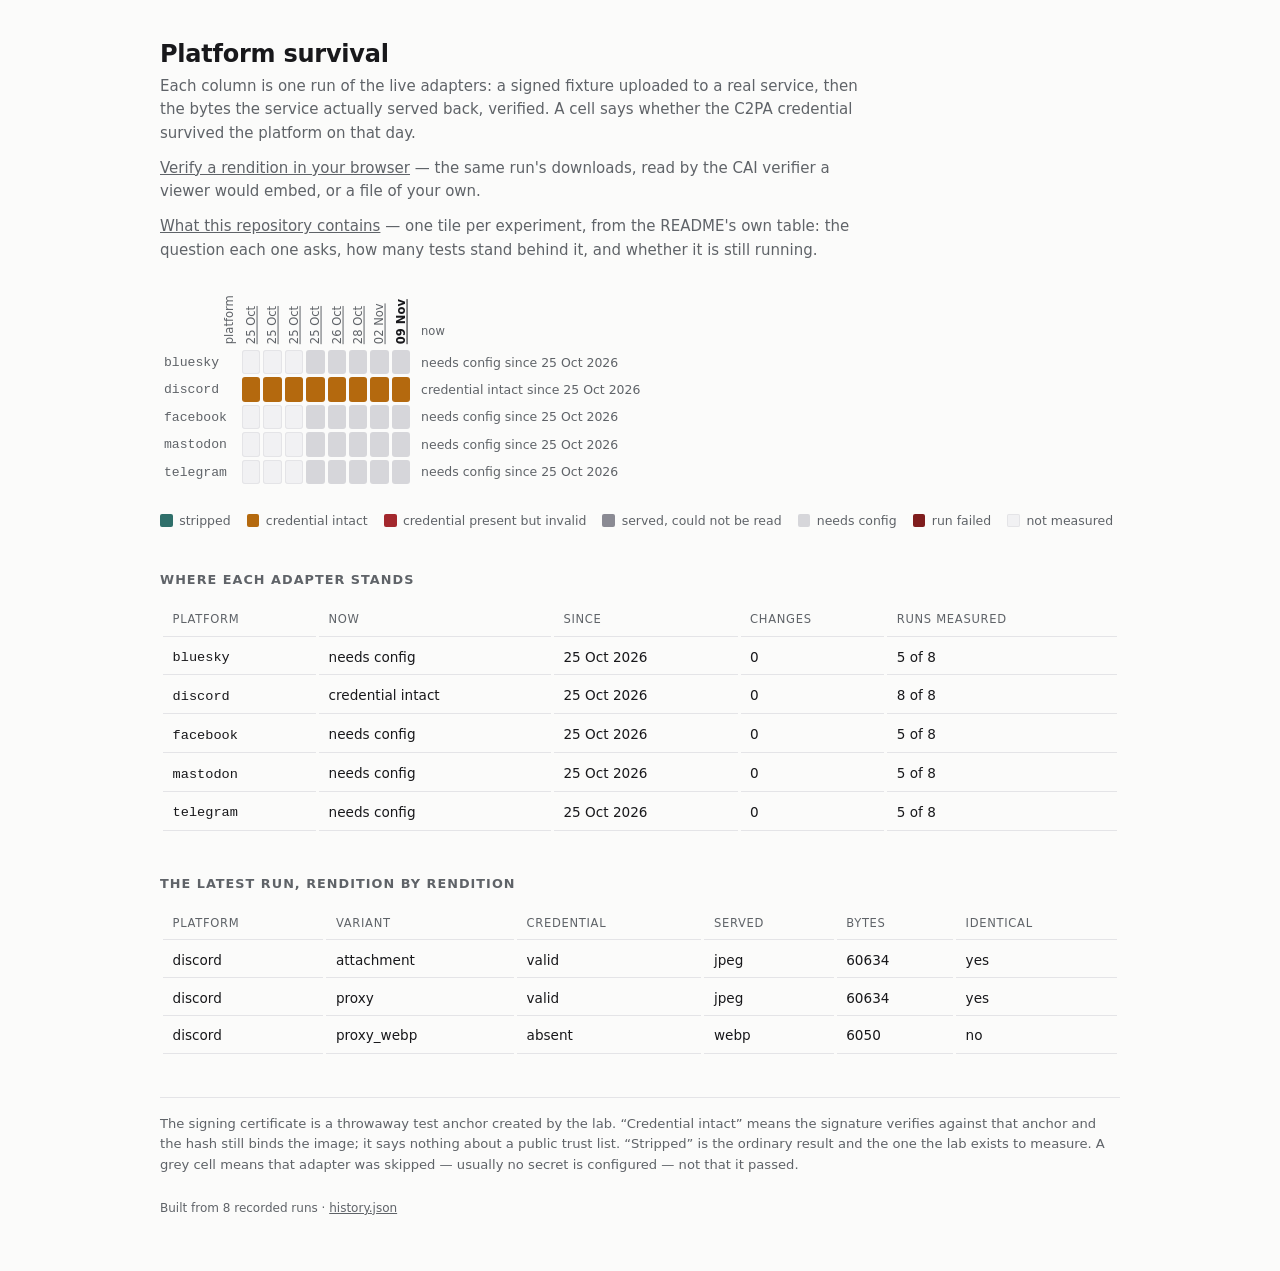
==== commit cedc2719: "platform report 42646667123" ====
--- a/index.html
+++ b/index.html
@@ -83,7 +83,7 @@
 <a href="bench-map.html">What this repository contains</a> &mdash; one tile per experiment, from the README's own table: the question each one asks, how many tests stand behind it, and whether it is still running.
 </p>
 <div class="scroll"><table class="matrix">
-<caption class="sr-only">Credential outcome per platform over the last 7 of 7 runs, oldest first</caption>
+<caption class="sr-only">Credential outcome per platform over the last 8 of 8 runs, oldest first</caption>
 <thead><tr><th scope="col"><span>platform</span></th>
 <th scope="col"><span><a href="https://github.com/jonnymexican/new-idea2/actions/runs/40164171583">25 Oct</a></span></th>
 <th scope="col"><span><a href="https://github.com/jonnymexican/new-idea2/actions/runs/40164518917">25 Oct</a></span></th>
@@ -91,7 +91,8 @@
 <th scope="col"><span><a href="https://github.com/jonnymexican/new-idea2/actions/runs/40179456249">25 Oct</a></span></th>
 <th scope="col"><span><a href="https://github.com/jonnymexican/new-idea2/actions/runs/40323112150">26 Oct</a></span></th>
 <th scope="col"><span><a href="https://github.com/jonnymexican/new-idea2/actions/runs/40764473956">28 Oct</a></span></th>
-<th scope="col" class="latest"><span><a href="https://github.com/jonnymexican/new-idea2/actions/runs/41468488979">02 Nov</a></span></th>
+<th scope="col"><span><a href="https://github.com/jonnymexican/new-idea2/actions/runs/41468488979">02 Nov</a></span></th>
+<th scope="col" class="latest"><span><a href="https://github.com/jonnymexican/new-idea2/actions/runs/42646667123">09 Nov</a></span></th>
 <th scope="col" class="nowhead">now</th></tr></thead><tbody>
 <tr><th scope="row"><code>bluesky</code></th>
 <td class="cell o-unmeasured" title="bluesky: not part of this run"></td>
@@ -101,6 +102,7 @@
 <td class="cell o-unconfigured" title="bluesky · 26 Oct 2026 · needs config: needs config: bluesky_handle, bluesky_app_password"><span class="sr-only">bluesky · 26 Oct 2026 · needs config: needs config: bluesky_handle, bluesky_app_password</span></td>
 <td class="cell o-unconfigured" title="bluesky · 28 Oct 2026 · needs config: needs config: bluesky_handle, bluesky_app_password"><span class="sr-only">bluesky · 28 Oct 2026 · needs config: needs config: bluesky_handle, bluesky_app_password</span></td>
 <td class="cell o-unconfigured" title="bluesky · 02 Nov 2026 · needs config: needs config: bluesky_handle, bluesky_app_password"><span class="sr-only">bluesky · 02 Nov 2026 · needs config: needs config: bluesky_handle, bluesky_app_password</span></td>
+<td class="cell o-unconfigured" title="bluesky · 09 Nov 2026 · needs config: needs config: bluesky_handle, bluesky_app_password"><span class="sr-only">bluesky · 09 Nov 2026 · needs config: needs config: bluesky_handle, bluesky_app_password</span></td>
 <td class="now">needs config since 25 Oct 2026</td>
 </tr>
 <tr><th scope="row"><code>discord</code></th>
@@ -111,6 +113,7 @@
 <td class="cell o-valid" title="discord · 26 Oct 2026 · credential intact (variants disagree)"><span class="sr-only">discord · 26 Oct 2026 · credential intact (variants disagree)</span></td>
 <td class="cell o-valid" title="discord · 28 Oct 2026 · credential intact (variants disagree)"><span class="sr-only">discord · 28 Oct 2026 · credential intact (variants disagree)</span></td>
 <td class="cell o-valid" title="discord · 02 Nov 2026 · credential intact (variants disagree)"><span class="sr-only">discord · 02 Nov 2026 · credential intact (variants disagree)</span></td>
+<td class="cell o-valid" title="discord · 09 Nov 2026 · credential intact (variants disagree)"><span class="sr-only">discord · 09 Nov 2026 · credential intact (variants disagree)</span></td>
 <td class="now">credential intact since 25 Oct 2026</td>
 </tr>
 <tr><th scope="row"><code>facebook</code></th>
@@ -121,6 +124,7 @@
 <td class="cell o-unconfigured" title="facebook · 26 Oct 2026 · needs config: needs config: facebook_page_id, facebook_token"><span class="sr-only">facebook · 26 Oct 2026 · needs config: needs config: facebook_page_id, facebook_token</span></td>
 <td class="cell o-unconfigured" title="facebook · 28 Oct 2026 · needs config: needs config: facebook_page_id, facebook_token"><span class="sr-only">facebook · 28 Oct 2026 · needs config: needs config: facebook_page_id, facebook_token</span></td>
 <td class="cell o-unconfigured" title="facebook · 02 Nov 2026 · needs config: needs config: facebook_page_id, facebook_token"><span class="sr-only">facebook · 02 Nov 2026 · needs config: needs config: facebook_page_id, facebook_token</span></td>
+<td class="cell o-unconfigured" title="facebook · 09 Nov 2026 · needs config: needs config: facebook_page_id, facebook_token"><span class="sr-only">facebook · 09 Nov 2026 · needs config: needs config: facebook_page_id, facebook_token</span></td>
 <td class="now">needs config since 25 Oct 2026</td>
 </tr>
 <tr><th scope="row"><code>mastodon</code></th>
@@ -131,6 +135,7 @@
 <td class="cell o-unconfigured" title="mastodon · 26 Oct 2026 · needs config: needs config: mastodon_instance, mastodon_token"><span class="sr-only">mastodon · 26 Oct 2026 · needs config: needs config: mastodon_instance, mastodon_token</span></td>
 <td class="cell o-unconfigured" title="mastodon · 28 Oct 2026 · needs config: needs config: mastodon_instance, mastodon_token"><span class="sr-only">mastodon · 28 Oct 2026 · needs config: needs config: mastodon_instance, mastodon_token</span></td>
 <td class="cell o-unconfigured" title="mastodon · 02 Nov 2026 · needs config: needs config: mastodon_instance, mastodon_token"><span class="sr-only">mastodon · 02 Nov 2026 · needs config: needs config: mastodon_instance, mastodon_token</span></td>
+<td class="cell o-unconfigured" title="mastodon · 09 Nov 2026 · needs config: needs config: mastodon_instance, mastodon_token"><span class="sr-only">mastodon · 09 Nov 2026 · needs config: needs config: mastodon_instance, mastodon_token</span></td>
 <td class="now">needs config since 25 Oct 2026</td>
 </tr>
 <tr><th scope="row"><code>telegram</code></th>
@@ -141,6 +146,7 @@
 <td class="cell o-unconfigured" title="telegram · 26 Oct 2026 · needs config: needs config: telegram_bot_token, telegram_chat_id"><span class="sr-only">telegram · 26 Oct 2026 · needs config: needs config: telegram_bot_token, telegram_chat_id</span></td>
 <td class="cell o-unconfigured" title="telegram · 28 Oct 2026 · needs config: needs config: telegram_bot_token, telegram_chat_id"><span class="sr-only">telegram · 28 Oct 2026 · needs config: needs config: telegram_bot_token, telegram_chat_id</span></td>
 <td class="cell o-unconfigured" title="telegram · 02 Nov 2026 · needs config: needs config: telegram_bot_token, telegram_chat_id"><span class="sr-only">telegram · 02 Nov 2026 · needs config: needs config: telegram_bot_token, telegram_chat_id</span></td>
+<td class="cell o-unconfigured" title="telegram · 09 Nov 2026 · needs config: needs config: telegram_bot_token, telegram_chat_id"><span class="sr-only">telegram · 09 Nov 2026 · needs config: needs config: telegram_bot_token, telegram_chat_id</span></td>
 <td class="now">needs config since 25 Oct 2026</td>
 </tr>
 </tbody></table></div>
@@ -156,24 +162,24 @@
 <h2>Where each adapter stands</h2>
 <table class="summary">
 <thead><tr><th scope="col">platform</th><th scope="col">now</th><th scope="col">since</th><th scope="col">changes</th><th scope="col">runs measured</th></tr></thead><tbody>
-<tr><td><code>bluesky</code></td><td>needs config</td><td>25 Oct 2026</td><td>0</td><td>4 of 7</td></tr>
-<tr><td><code>discord</code></td><td>credential intact</td><td>25 Oct 2026</td><td>0</td><td>7 of 7</td></tr>
-<tr><td><code>facebook</code></td><td>needs config</td><td>25 Oct 2026</td><td>0</td><td>4 of 7</td></tr>
-<tr><td><code>mastodon</code></td><td>needs config</td><td>25 Oct 2026</td><td>0</td><td>4 of 7</td></tr>
-<tr><td><code>telegram</code></td><td>needs config</td><td>25 Oct 2026</td><td>0</td><td>4 of 7</td></tr>
+<tr><td><code>bluesky</code></td><td>needs config</td><td>25 Oct 2026</td><td>0</td><td>5 of 8</td></tr>
+<tr><td><code>discord</code></td><td>credential intact</td><td>25 Oct 2026</td><td>0</td><td>8 of 8</td></tr>
+<tr><td><code>facebook</code></td><td>needs config</td><td>25 Oct 2026</td><td>0</td><td>5 of 8</td></tr>
+<tr><td><code>mastodon</code></td><td>needs config</td><td>25 Oct 2026</td><td>0</td><td>5 of 8</td></tr>
+<tr><td><code>telegram</code></td><td>needs config</td><td>25 Oct 2026</td><td>0</td><td>5 of 8</td></tr>
 </tbody></table>
 <h2>The latest run, rendition by rendition</h2>
 <table class="summary">
 <thead><tr><th scope="col">platform</th><th scope="col">variant</th><th scope="col">credential</th><th scope="col">served</th><th scope="col">bytes</th><th scope="col">identical</th></tr></thead><tbody>
-<tr><td>discord</td><td>attachment</td><td>valid</td><td>jpeg</td><td>60633</td><td>yes</td></tr>
-<tr><td>discord</td><td>proxy</td><td>valid</td><td>jpeg</td><td>60633</td><td>yes</td></tr>
+<tr><td>discord</td><td>attachment</td><td>valid</td><td>jpeg</td><td>60634</td><td>yes</td></tr>
+<tr><td>discord</td><td>proxy</td><td>valid</td><td>jpeg</td><td>60634</td><td>yes</td></tr>
 <tr><td>discord</td><td>proxy_webp</td><td>absent</td><td>webp</td><td>6050</td><td>no</td></tr>
 </tbody></table>
 <p class="caveats">
 The signing certificate is a throwaway test anchor created by the lab. &ldquo;Credential intact&rdquo; means the signature verifies against that anchor and the hash still binds the image; it says nothing about a public trust list. &ldquo;Stripped&rdquo; is the ordinary result and the one the lab exists to measure. A grey cell means that adapter was skipped — usually no secret is configured — not that it passed.
 </p>
 <footer>
-Built from 7 recorded runs · <a href="history.json">history.json</a>
+Built from 8 recorded runs · <a href="history.json">history.json</a>
 </footer>
 </main>
 </body>
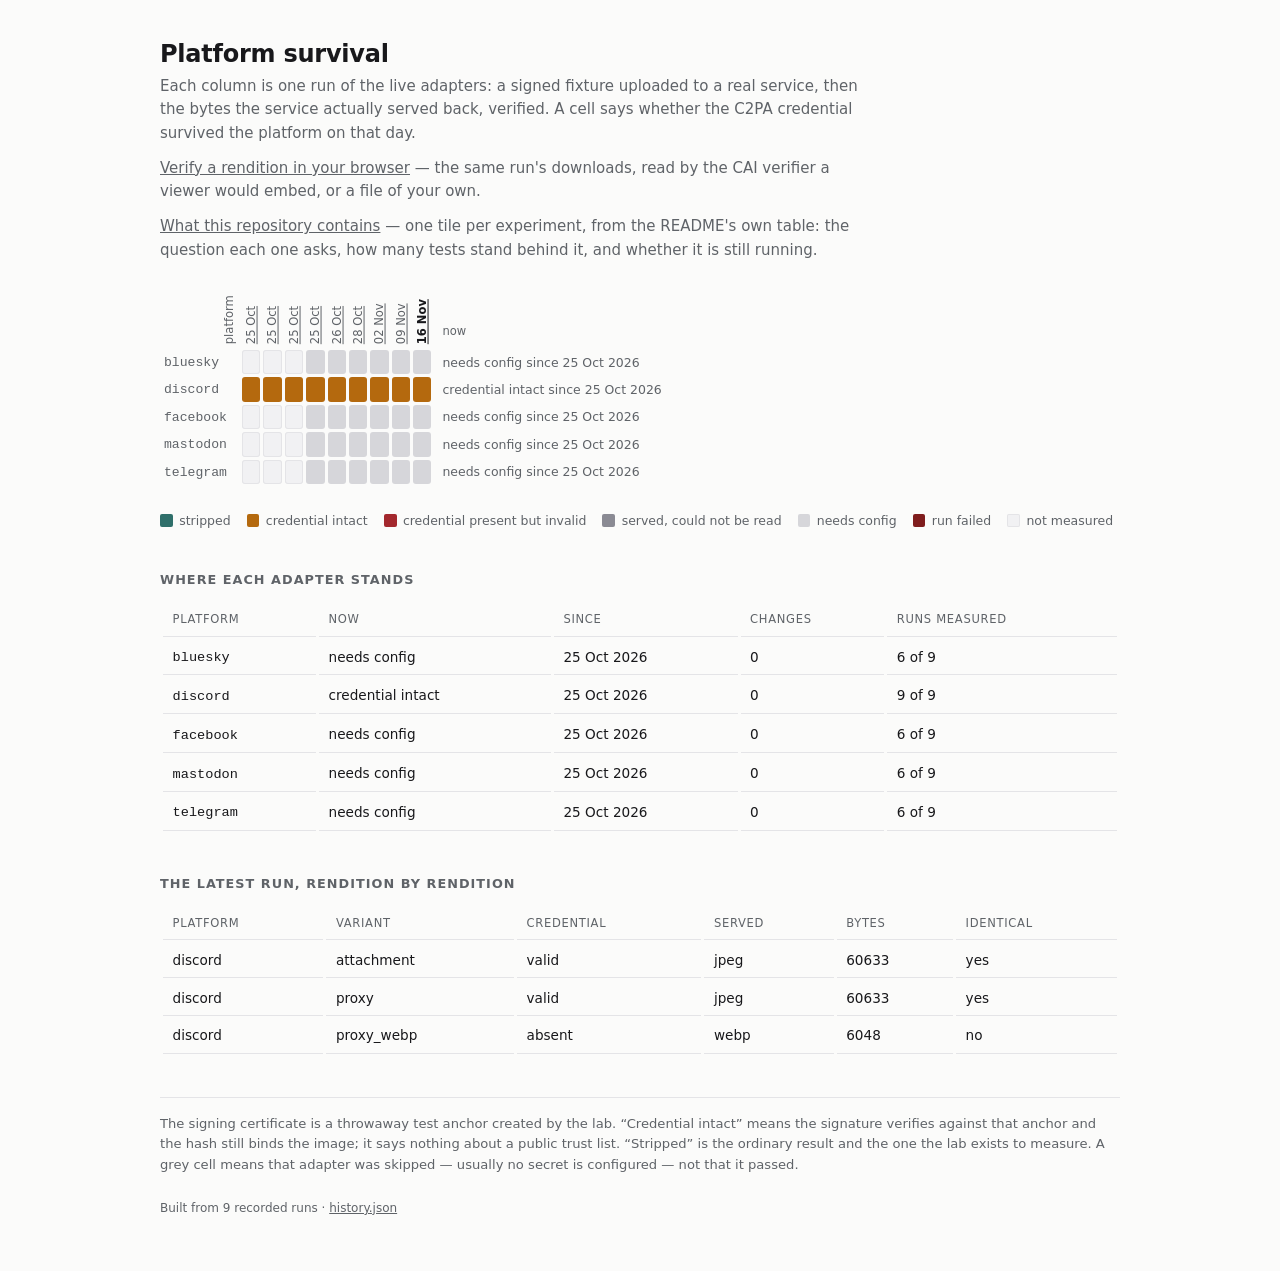
==== commit 0586e230: "platform report 43893948170" ====
--- a/index.html
+++ b/index.html
@@ -83,7 +83,7 @@
 <a href="bench-map.html">What this repository contains</a> &mdash; one tile per experiment, from the README's own table: the question each one asks, how many tests stand behind it, and whether it is still running.
 </p>
 <div class="scroll"><table class="matrix">
-<caption class="sr-only">Credential outcome per platform over the last 8 of 8 runs, oldest first</caption>
+<caption class="sr-only">Credential outcome per platform over the last 9 of 9 runs, oldest first</caption>
 <thead><tr><th scope="col"><span>platform</span></th>
 <th scope="col"><span><a href="https://github.com/jonnymexican/new-idea2/actions/runs/40164171583">25 Oct</a></span></th>
 <th scope="col"><span><a href="https://github.com/jonnymexican/new-idea2/actions/runs/40164518917">25 Oct</a></span></th>
@@ -92,7 +92,8 @@
 <th scope="col"><span><a href="https://github.com/jonnymexican/new-idea2/actions/runs/40323112150">26 Oct</a></span></th>
 <th scope="col"><span><a href="https://github.com/jonnymexican/new-idea2/actions/runs/40764473956">28 Oct</a></span></th>
 <th scope="col"><span><a href="https://github.com/jonnymexican/new-idea2/actions/runs/41468488979">02 Nov</a></span></th>
-<th scope="col" class="latest"><span><a href="https://github.com/jonnymexican/new-idea2/actions/runs/42646667123">09 Nov</a></span></th>
+<th scope="col"><span><a href="https://github.com/jonnymexican/new-idea2/actions/runs/42646667123">09 Nov</a></span></th>
+<th scope="col" class="latest"><span><a href="https://github.com/jonnymexican/new-idea2/actions/runs/43893948170">16 Nov</a></span></th>
 <th scope="col" class="nowhead">now</th></tr></thead><tbody>
 <tr><th scope="row"><code>bluesky</code></th>
 <td class="cell o-unmeasured" title="bluesky: not part of this run"></td>
@@ -103,6 +104,7 @@
 <td class="cell o-unconfigured" title="bluesky · 28 Oct 2026 · needs config: needs config: bluesky_handle, bluesky_app_password"><span class="sr-only">bluesky · 28 Oct 2026 · needs config: needs config: bluesky_handle, bluesky_app_password</span></td>
 <td class="cell o-unconfigured" title="bluesky · 02 Nov 2026 · needs config: needs config: bluesky_handle, bluesky_app_password"><span class="sr-only">bluesky · 02 Nov 2026 · needs config: needs config: bluesky_handle, bluesky_app_password</span></td>
 <td class="cell o-unconfigured" title="bluesky · 09 Nov 2026 · needs config: needs config: bluesky_handle, bluesky_app_password"><span class="sr-only">bluesky · 09 Nov 2026 · needs config: needs config: bluesky_handle, bluesky_app_password</span></td>
+<td class="cell o-unconfigured" title="bluesky · 16 Nov 2026 · needs config: needs config: bluesky_handle, bluesky_app_password"><span class="sr-only">bluesky · 16 Nov 2026 · needs config: needs config: bluesky_handle, bluesky_app_password</span></td>
 <td class="now">needs config since 25 Oct 2026</td>
 </tr>
 <tr><th scope="row"><code>discord</code></th>
@@ -114,6 +116,7 @@
 <td class="cell o-valid" title="discord · 28 Oct 2026 · credential intact (variants disagree)"><span class="sr-only">discord · 28 Oct 2026 · credential intact (variants disagree)</span></td>
 <td class="cell o-valid" title="discord · 02 Nov 2026 · credential intact (variants disagree)"><span class="sr-only">discord · 02 Nov 2026 · credential intact (variants disagree)</span></td>
 <td class="cell o-valid" title="discord · 09 Nov 2026 · credential intact (variants disagree)"><span class="sr-only">discord · 09 Nov 2026 · credential intact (variants disagree)</span></td>
+<td class="cell o-valid" title="discord · 16 Nov 2026 · credential intact (variants disagree)"><span class="sr-only">discord · 16 Nov 2026 · credential intact (variants disagree)</span></td>
 <td class="now">credential intact since 25 Oct 2026</td>
 </tr>
 <tr><th scope="row"><code>facebook</code></th>
@@ -125,6 +128,7 @@
 <td class="cell o-unconfigured" title="facebook · 28 Oct 2026 · needs config: needs config: facebook_page_id, facebook_token"><span class="sr-only">facebook · 28 Oct 2026 · needs config: needs config: facebook_page_id, facebook_token</span></td>
 <td class="cell o-unconfigured" title="facebook · 02 Nov 2026 · needs config: needs config: facebook_page_id, facebook_token"><span class="sr-only">facebook · 02 Nov 2026 · needs config: needs config: facebook_page_id, facebook_token</span></td>
 <td class="cell o-unconfigured" title="facebook · 09 Nov 2026 · needs config: needs config: facebook_page_id, facebook_token"><span class="sr-only">facebook · 09 Nov 2026 · needs config: needs config: facebook_page_id, facebook_token</span></td>
+<td class="cell o-unconfigured" title="facebook · 16 Nov 2026 · needs config: needs config: facebook_page_id, facebook_token"><span class="sr-only">facebook · 16 Nov 2026 · needs config: needs config: facebook_page_id, facebook_token</span></td>
 <td class="now">needs config since 25 Oct 2026</td>
 </tr>
 <tr><th scope="row"><code>mastodon</code></th>
@@ -136,6 +140,7 @@
 <td class="cell o-unconfigured" title="mastodon · 28 Oct 2026 · needs config: needs config: mastodon_instance, mastodon_token"><span class="sr-only">mastodon · 28 Oct 2026 · needs config: needs config: mastodon_instance, mastodon_token</span></td>
 <td class="cell o-unconfigured" title="mastodon · 02 Nov 2026 · needs config: needs config: mastodon_instance, mastodon_token"><span class="sr-only">mastodon · 02 Nov 2026 · needs config: needs config: mastodon_instance, mastodon_token</span></td>
 <td class="cell o-unconfigured" title="mastodon · 09 Nov 2026 · needs config: needs config: mastodon_instance, mastodon_token"><span class="sr-only">mastodon · 09 Nov 2026 · needs config: needs config: mastodon_instance, mastodon_token</span></td>
+<td class="cell o-unconfigured" title="mastodon · 16 Nov 2026 · needs config: needs config: mastodon_instance, mastodon_token"><span class="sr-only">mastodon · 16 Nov 2026 · needs config: needs config: mastodon_instance, mastodon_token</span></td>
 <td class="now">needs config since 25 Oct 2026</td>
 </tr>
 <tr><th scope="row"><code>telegram</code></th>
@@ -147,6 +152,7 @@
 <td class="cell o-unconfigured" title="telegram · 28 Oct 2026 · needs config: needs config: telegram_bot_token, telegram_chat_id"><span class="sr-only">telegram · 28 Oct 2026 · needs config: needs config: telegram_bot_token, telegram_chat_id</span></td>
 <td class="cell o-unconfigured" title="telegram · 02 Nov 2026 · needs config: needs config: telegram_bot_token, telegram_chat_id"><span class="sr-only">telegram · 02 Nov 2026 · needs config: needs config: telegram_bot_token, telegram_chat_id</span></td>
 <td class="cell o-unconfigured" title="telegram · 09 Nov 2026 · needs config: needs config: telegram_bot_token, telegram_chat_id"><span class="sr-only">telegram · 09 Nov 2026 · needs config: needs config: telegram_bot_token, telegram_chat_id</span></td>
+<td class="cell o-unconfigured" title="telegram · 16 Nov 2026 · needs config: needs config: telegram_bot_token, telegram_chat_id"><span class="sr-only">telegram · 16 Nov 2026 · needs config: needs config: telegram_bot_token, telegram_chat_id</span></td>
 <td class="now">needs config since 25 Oct 2026</td>
 </tr>
 </tbody></table></div>
@@ -162,24 +168,24 @@
 <h2>Where each adapter stands</h2>
 <table class="summary">
 <thead><tr><th scope="col">platform</th><th scope="col">now</th><th scope="col">since</th><th scope="col">changes</th><th scope="col">runs measured</th></tr></thead><tbody>
-<tr><td><code>bluesky</code></td><td>needs config</td><td>25 Oct 2026</td><td>0</td><td>5 of 8</td></tr>
-<tr><td><code>discord</code></td><td>credential intact</td><td>25 Oct 2026</td><td>0</td><td>8 of 8</td></tr>
-<tr><td><code>facebook</code></td><td>needs config</td><td>25 Oct 2026</td><td>0</td><td>5 of 8</td></tr>
-<tr><td><code>mastodon</code></td><td>needs config</td><td>25 Oct 2026</td><td>0</td><td>5 of 8</td></tr>
-<tr><td><code>telegram</code></td><td>needs config</td><td>25 Oct 2026</td><td>0</td><td>5 of 8</td></tr>
+<tr><td><code>bluesky</code></td><td>needs config</td><td>25 Oct 2026</td><td>0</td><td>6 of 9</td></tr>
+<tr><td><code>discord</code></td><td>credential intact</td><td>25 Oct 2026</td><td>0</td><td>9 of 9</td></tr>
+<tr><td><code>facebook</code></td><td>needs config</td><td>25 Oct 2026</td><td>0</td><td>6 of 9</td></tr>
+<tr><td><code>mastodon</code></td><td>needs config</td><td>25 Oct 2026</td><td>0</td><td>6 of 9</td></tr>
+<tr><td><code>telegram</code></td><td>needs config</td><td>25 Oct 2026</td><td>0</td><td>6 of 9</td></tr>
 </tbody></table>
 <h2>The latest run, rendition by rendition</h2>
 <table class="summary">
 <thead><tr><th scope="col">platform</th><th scope="col">variant</th><th scope="col">credential</th><th scope="col">served</th><th scope="col">bytes</th><th scope="col">identical</th></tr></thead><tbody>
-<tr><td>discord</td><td>attachment</td><td>valid</td><td>jpeg</td><td>60634</td><td>yes</td></tr>
-<tr><td>discord</td><td>proxy</td><td>valid</td><td>jpeg</td><td>60634</td><td>yes</td></tr>
-<tr><td>discord</td><td>proxy_webp</td><td>absent</td><td>webp</td><td>6050</td><td>no</td></tr>
+<tr><td>discord</td><td>attachment</td><td>valid</td><td>jpeg</td><td>60633</td><td>yes</td></tr>
+<tr><td>discord</td><td>proxy</td><td>valid</td><td>jpeg</td><td>60633</td><td>yes</td></tr>
+<tr><td>discord</td><td>proxy_webp</td><td>absent</td><td>webp</td><td>6048</td><td>no</td></tr>
 </tbody></table>
 <p class="caveats">
 The signing certificate is a throwaway test anchor created by the lab. &ldquo;Credential intact&rdquo; means the signature verifies against that anchor and the hash still binds the image; it says nothing about a public trust list. &ldquo;Stripped&rdquo; is the ordinary result and the one the lab exists to measure. A grey cell means that adapter was skipped — usually no secret is configured — not that it passed.
 </p>
 <footer>
-Built from 8 recorded runs · <a href="history.json">history.json</a>
+Built from 9 recorded runs · <a href="history.json">history.json</a>
 </footer>
 </main>
 </body>
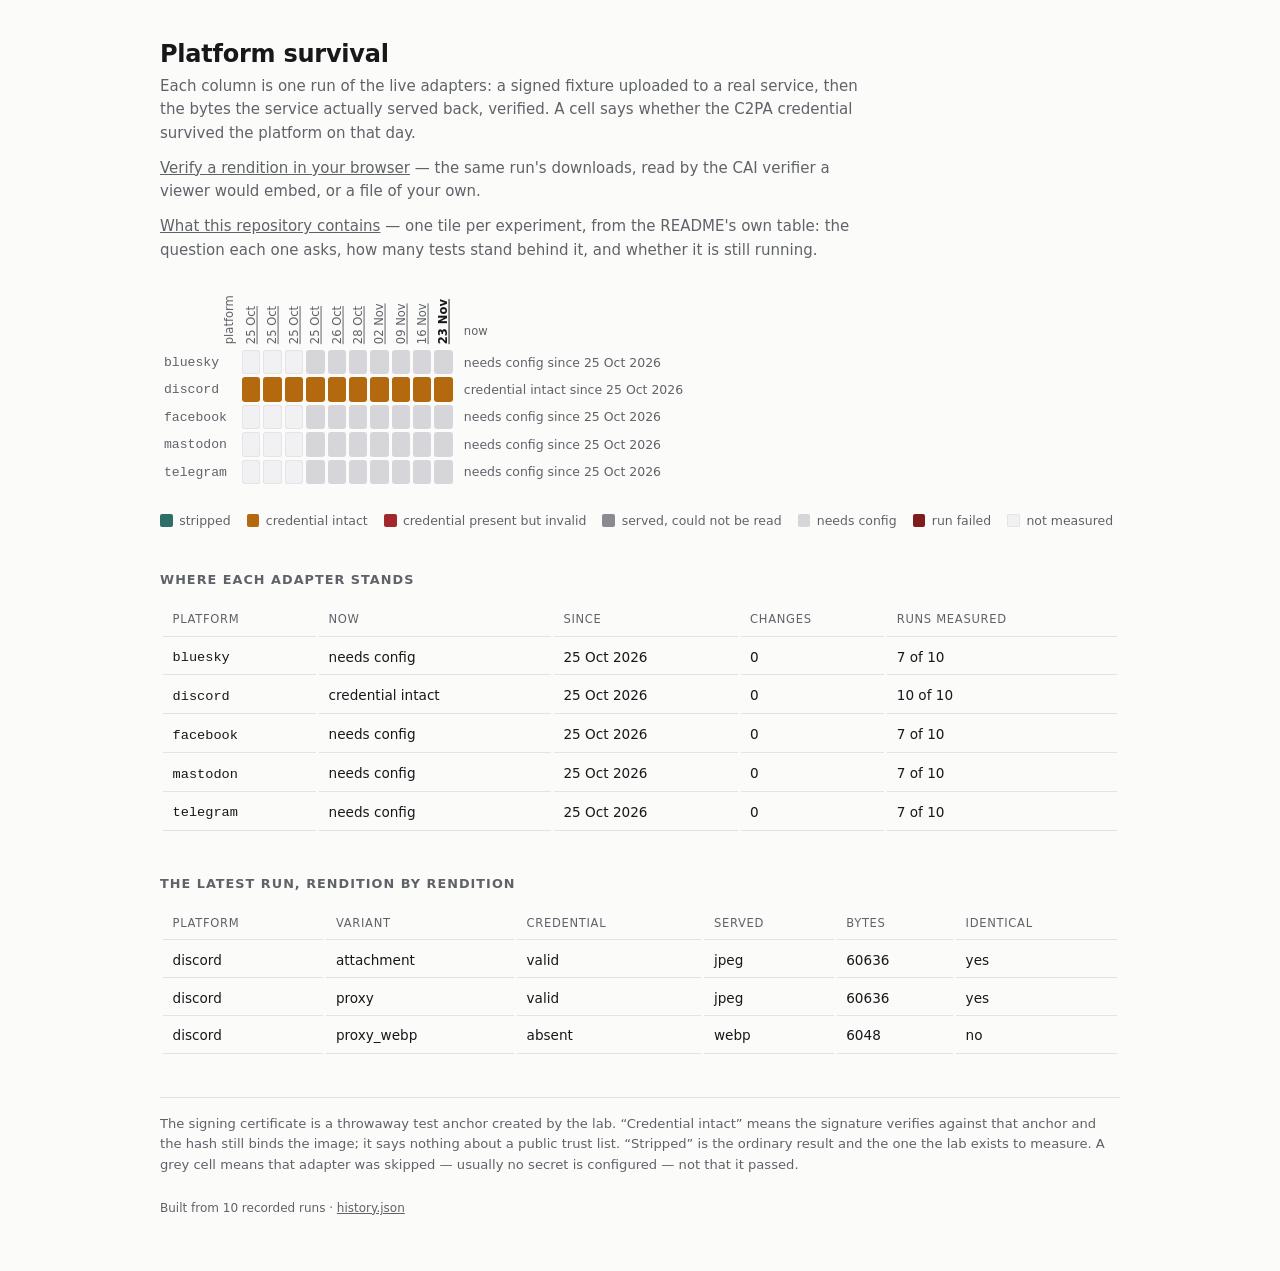
==== commit 835d7b36: "platform report 45230245522" ====
--- a/index.html
+++ b/index.html
@@ -83,7 +83,7 @@
 <a href="bench-map.html">What this repository contains</a> &mdash; one tile per experiment, from the README's own table: the question each one asks, how many tests stand behind it, and whether it is still running.
 </p>
 <div class="scroll"><table class="matrix">
-<caption class="sr-only">Credential outcome per platform over the last 9 of 9 runs, oldest first</caption>
+<caption class="sr-only">Credential outcome per platform over the last 10 of 10 runs, oldest first</caption>
 <thead><tr><th scope="col"><span>platform</span></th>
 <th scope="col"><span><a href="https://github.com/jonnymexican/new-idea2/actions/runs/40164171583">25 Oct</a></span></th>
 <th scope="col"><span><a href="https://github.com/jonnymexican/new-idea2/actions/runs/40164518917">25 Oct</a></span></th>
@@ -93,7 +93,8 @@
 <th scope="col"><span><a href="https://github.com/jonnymexican/new-idea2/actions/runs/40764473956">28 Oct</a></span></th>
 <th scope="col"><span><a href="https://github.com/jonnymexican/new-idea2/actions/runs/41468488979">02 Nov</a></span></th>
 <th scope="col"><span><a href="https://github.com/jonnymexican/new-idea2/actions/runs/42646667123">09 Nov</a></span></th>
-<th scope="col" class="latest"><span><a href="https://github.com/jonnymexican/new-idea2/actions/runs/43893948170">16 Nov</a></span></th>
+<th scope="col"><span><a href="https://github.com/jonnymexican/new-idea2/actions/runs/43893948170">16 Nov</a></span></th>
+<th scope="col" class="latest"><span><a href="https://github.com/jonnymexican/new-idea2/actions/runs/45230245522">23 Nov</a></span></th>
 <th scope="col" class="nowhead">now</th></tr></thead><tbody>
 <tr><th scope="row"><code>bluesky</code></th>
 <td class="cell o-unmeasured" title="bluesky: not part of this run"></td>
@@ -105,6 +106,7 @@
 <td class="cell o-unconfigured" title="bluesky · 02 Nov 2026 · needs config: needs config: bluesky_handle, bluesky_app_password"><span class="sr-only">bluesky · 02 Nov 2026 · needs config: needs config: bluesky_handle, bluesky_app_password</span></td>
 <td class="cell o-unconfigured" title="bluesky · 09 Nov 2026 · needs config: needs config: bluesky_handle, bluesky_app_password"><span class="sr-only">bluesky · 09 Nov 2026 · needs config: needs config: bluesky_handle, bluesky_app_password</span></td>
 <td class="cell o-unconfigured" title="bluesky · 16 Nov 2026 · needs config: needs config: bluesky_handle, bluesky_app_password"><span class="sr-only">bluesky · 16 Nov 2026 · needs config: needs config: bluesky_handle, bluesky_app_password</span></td>
+<td class="cell o-unconfigured" title="bluesky · 23 Nov 2026 · needs config: needs config: bluesky_handle, bluesky_app_password"><span class="sr-only">bluesky · 23 Nov 2026 · needs config: needs config: bluesky_handle, bluesky_app_password</span></td>
 <td class="now">needs config since 25 Oct 2026</td>
 </tr>
 <tr><th scope="row"><code>discord</code></th>
@@ -117,6 +119,7 @@
 <td class="cell o-valid" title="discord · 02 Nov 2026 · credential intact (variants disagree)"><span class="sr-only">discord · 02 Nov 2026 · credential intact (variants disagree)</span></td>
 <td class="cell o-valid" title="discord · 09 Nov 2026 · credential intact (variants disagree)"><span class="sr-only">discord · 09 Nov 2026 · credential intact (variants disagree)</span></td>
 <td class="cell o-valid" title="discord · 16 Nov 2026 · credential intact (variants disagree)"><span class="sr-only">discord · 16 Nov 2026 · credential intact (variants disagree)</span></td>
+<td class="cell o-valid" title="discord · 23 Nov 2026 · credential intact (variants disagree)"><span class="sr-only">discord · 23 Nov 2026 · credential intact (variants disagree)</span></td>
 <td class="now">credential intact since 25 Oct 2026</td>
 </tr>
 <tr><th scope="row"><code>facebook</code></th>
@@ -129,6 +132,7 @@
 <td class="cell o-unconfigured" title="facebook · 02 Nov 2026 · needs config: needs config: facebook_page_id, facebook_token"><span class="sr-only">facebook · 02 Nov 2026 · needs config: needs config: facebook_page_id, facebook_token</span></td>
 <td class="cell o-unconfigured" title="facebook · 09 Nov 2026 · needs config: needs config: facebook_page_id, facebook_token"><span class="sr-only">facebook · 09 Nov 2026 · needs config: needs config: facebook_page_id, facebook_token</span></td>
 <td class="cell o-unconfigured" title="facebook · 16 Nov 2026 · needs config: needs config: facebook_page_id, facebook_token"><span class="sr-only">facebook · 16 Nov 2026 · needs config: needs config: facebook_page_id, facebook_token</span></td>
+<td class="cell o-unconfigured" title="facebook · 23 Nov 2026 · needs config: needs config: facebook_page_id, facebook_token"><span class="sr-only">facebook · 23 Nov 2026 · needs config: needs config: facebook_page_id, facebook_token</span></td>
 <td class="now">needs config since 25 Oct 2026</td>
 </tr>
 <tr><th scope="row"><code>mastodon</code></th>
@@ -141,6 +145,7 @@
 <td class="cell o-unconfigured" title="mastodon · 02 Nov 2026 · needs config: needs config: mastodon_instance, mastodon_token"><span class="sr-only">mastodon · 02 Nov 2026 · needs config: needs config: mastodon_instance, mastodon_token</span></td>
 <td class="cell o-unconfigured" title="mastodon · 09 Nov 2026 · needs config: needs config: mastodon_instance, mastodon_token"><span class="sr-only">mastodon · 09 Nov 2026 · needs config: needs config: mastodon_instance, mastodon_token</span></td>
 <td class="cell o-unconfigured" title="mastodon · 16 Nov 2026 · needs config: needs config: mastodon_instance, mastodon_token"><span class="sr-only">mastodon · 16 Nov 2026 · needs config: needs config: mastodon_instance, mastodon_token</span></td>
+<td class="cell o-unconfigured" title="mastodon · 23 Nov 2026 · needs config: needs config: mastodon_instance, mastodon_token"><span class="sr-only">mastodon · 23 Nov 2026 · needs config: needs config: mastodon_instance, mastodon_token</span></td>
 <td class="now">needs config since 25 Oct 2026</td>
 </tr>
 <tr><th scope="row"><code>telegram</code></th>
@@ -153,6 +158,7 @@
 <td class="cell o-unconfigured" title="telegram · 02 Nov 2026 · needs config: needs config: telegram_bot_token, telegram_chat_id"><span class="sr-only">telegram · 02 Nov 2026 · needs config: needs config: telegram_bot_token, telegram_chat_id</span></td>
 <td class="cell o-unconfigured" title="telegram · 09 Nov 2026 · needs config: needs config: telegram_bot_token, telegram_chat_id"><span class="sr-only">telegram · 09 Nov 2026 · needs config: needs config: telegram_bot_token, telegram_chat_id</span></td>
 <td class="cell o-unconfigured" title="telegram · 16 Nov 2026 · needs config: needs config: telegram_bot_token, telegram_chat_id"><span class="sr-only">telegram · 16 Nov 2026 · needs config: needs config: telegram_bot_token, telegram_chat_id</span></td>
+<td class="cell o-unconfigured" title="telegram · 23 Nov 2026 · needs config: needs config: telegram_bot_token, telegram_chat_id"><span class="sr-only">telegram · 23 Nov 2026 · needs config: needs config: telegram_bot_token, telegram_chat_id</span></td>
 <td class="now">needs config since 25 Oct 2026</td>
 </tr>
 </tbody></table></div>
@@ -168,24 +174,24 @@
 <h2>Where each adapter stands</h2>
 <table class="summary">
 <thead><tr><th scope="col">platform</th><th scope="col">now</th><th scope="col">since</th><th scope="col">changes</th><th scope="col">runs measured</th></tr></thead><tbody>
-<tr><td><code>bluesky</code></td><td>needs config</td><td>25 Oct 2026</td><td>0</td><td>6 of 9</td></tr>
-<tr><td><code>discord</code></td><td>credential intact</td><td>25 Oct 2026</td><td>0</td><td>9 of 9</td></tr>
-<tr><td><code>facebook</code></td><td>needs config</td><td>25 Oct 2026</td><td>0</td><td>6 of 9</td></tr>
-<tr><td><code>mastodon</code></td><td>needs config</td><td>25 Oct 2026</td><td>0</td><td>6 of 9</td></tr>
-<tr><td><code>telegram</code></td><td>needs config</td><td>25 Oct 2026</td><td>0</td><td>6 of 9</td></tr>
+<tr><td><code>bluesky</code></td><td>needs config</td><td>25 Oct 2026</td><td>0</td><td>7 of 10</td></tr>
+<tr><td><code>discord</code></td><td>credential intact</td><td>25 Oct 2026</td><td>0</td><td>10 of 10</td></tr>
+<tr><td><code>facebook</code></td><td>needs config</td><td>25 Oct 2026</td><td>0</td><td>7 of 10</td></tr>
+<tr><td><code>mastodon</code></td><td>needs config</td><td>25 Oct 2026</td><td>0</td><td>7 of 10</td></tr>
+<tr><td><code>telegram</code></td><td>needs config</td><td>25 Oct 2026</td><td>0</td><td>7 of 10</td></tr>
 </tbody></table>
 <h2>The latest run, rendition by rendition</h2>
 <table class="summary">
 <thead><tr><th scope="col">platform</th><th scope="col">variant</th><th scope="col">credential</th><th scope="col">served</th><th scope="col">bytes</th><th scope="col">identical</th></tr></thead><tbody>
-<tr><td>discord</td><td>attachment</td><td>valid</td><td>jpeg</td><td>60633</td><td>yes</td></tr>
-<tr><td>discord</td><td>proxy</td><td>valid</td><td>jpeg</td><td>60633</td><td>yes</td></tr>
+<tr><td>discord</td><td>attachment</td><td>valid</td><td>jpeg</td><td>60636</td><td>yes</td></tr>
+<tr><td>discord</td><td>proxy</td><td>valid</td><td>jpeg</td><td>60636</td><td>yes</td></tr>
 <tr><td>discord</td><td>proxy_webp</td><td>absent</td><td>webp</td><td>6048</td><td>no</td></tr>
 </tbody></table>
 <p class="caveats">
 The signing certificate is a throwaway test anchor created by the lab. &ldquo;Credential intact&rdquo; means the signature verifies against that anchor and the hash still binds the image; it says nothing about a public trust list. &ldquo;Stripped&rdquo; is the ordinary result and the one the lab exists to measure. A grey cell means that adapter was skipped — usually no secret is configured — not that it passed.
 </p>
 <footer>
-Built from 9 recorded runs · <a href="history.json">history.json</a>
+Built from 10 recorded runs · <a href="history.json">history.json</a>
 </footer>
 </main>
 </body>
